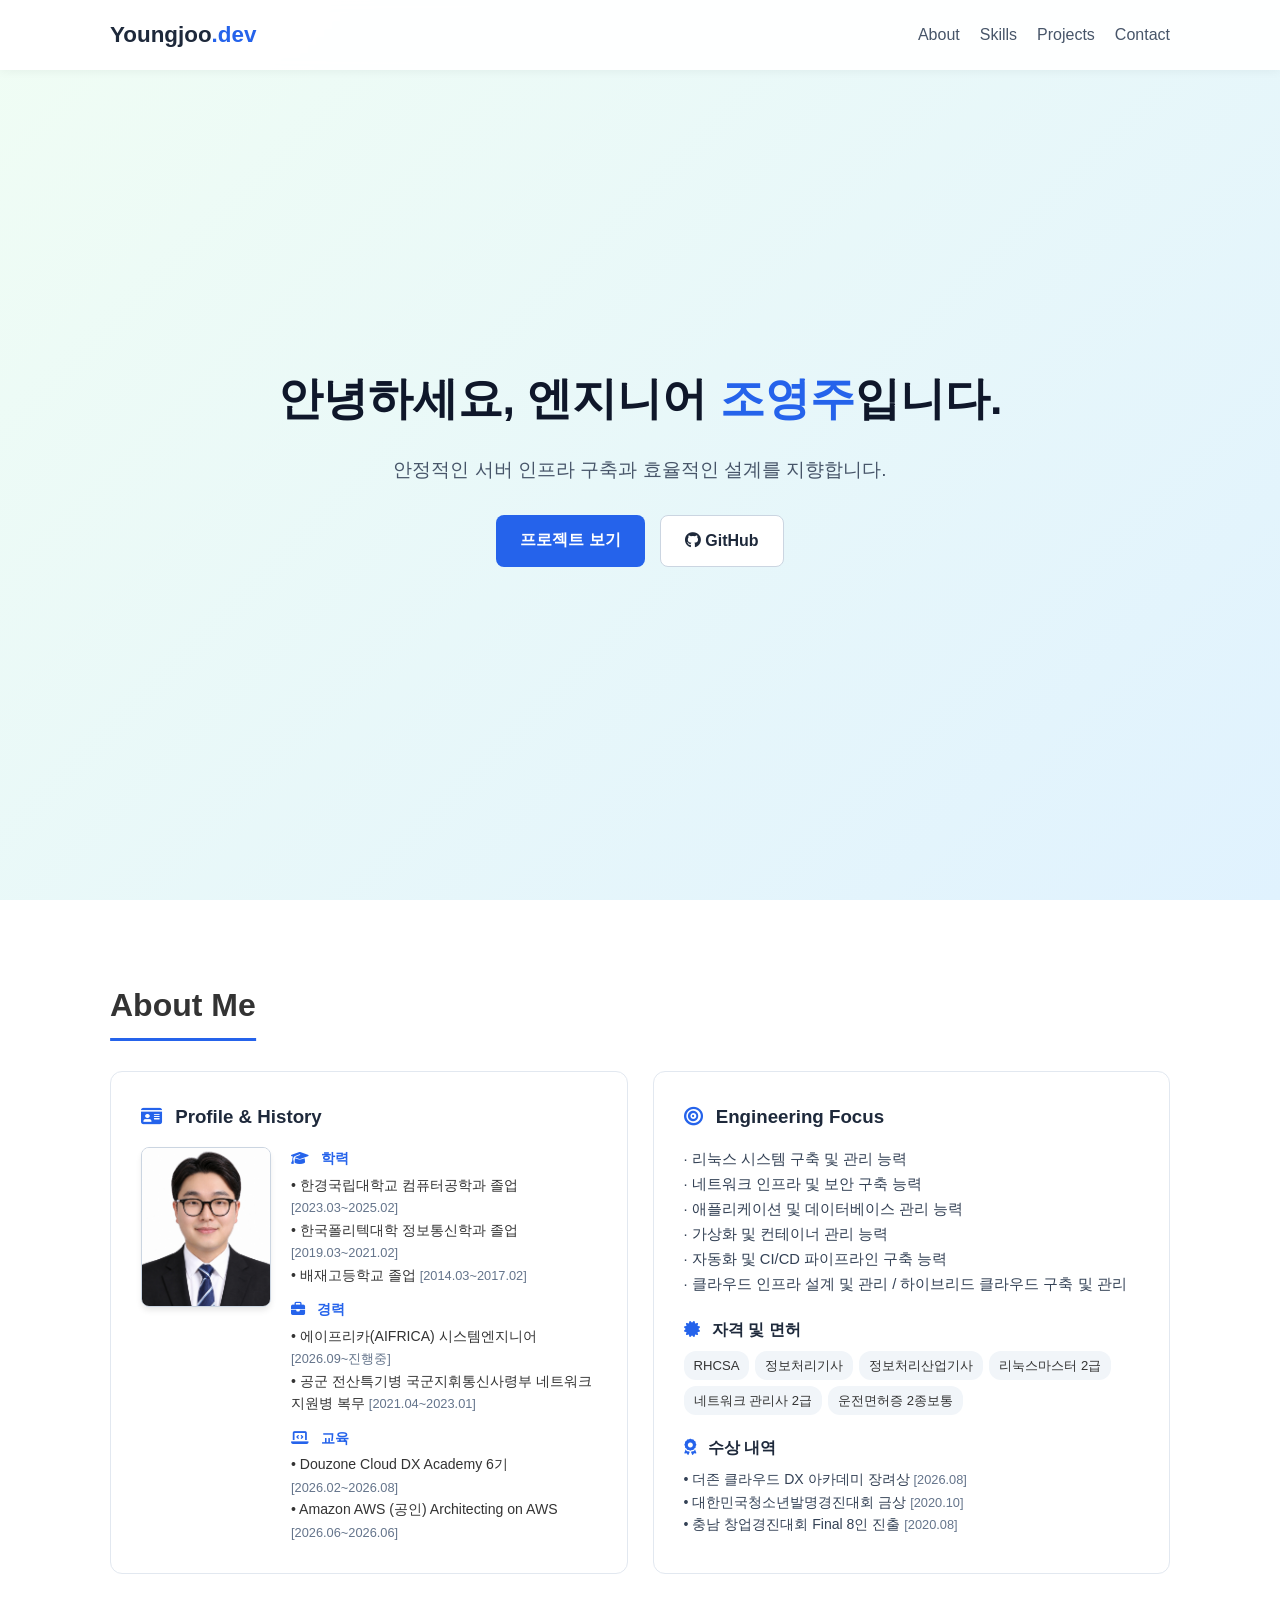
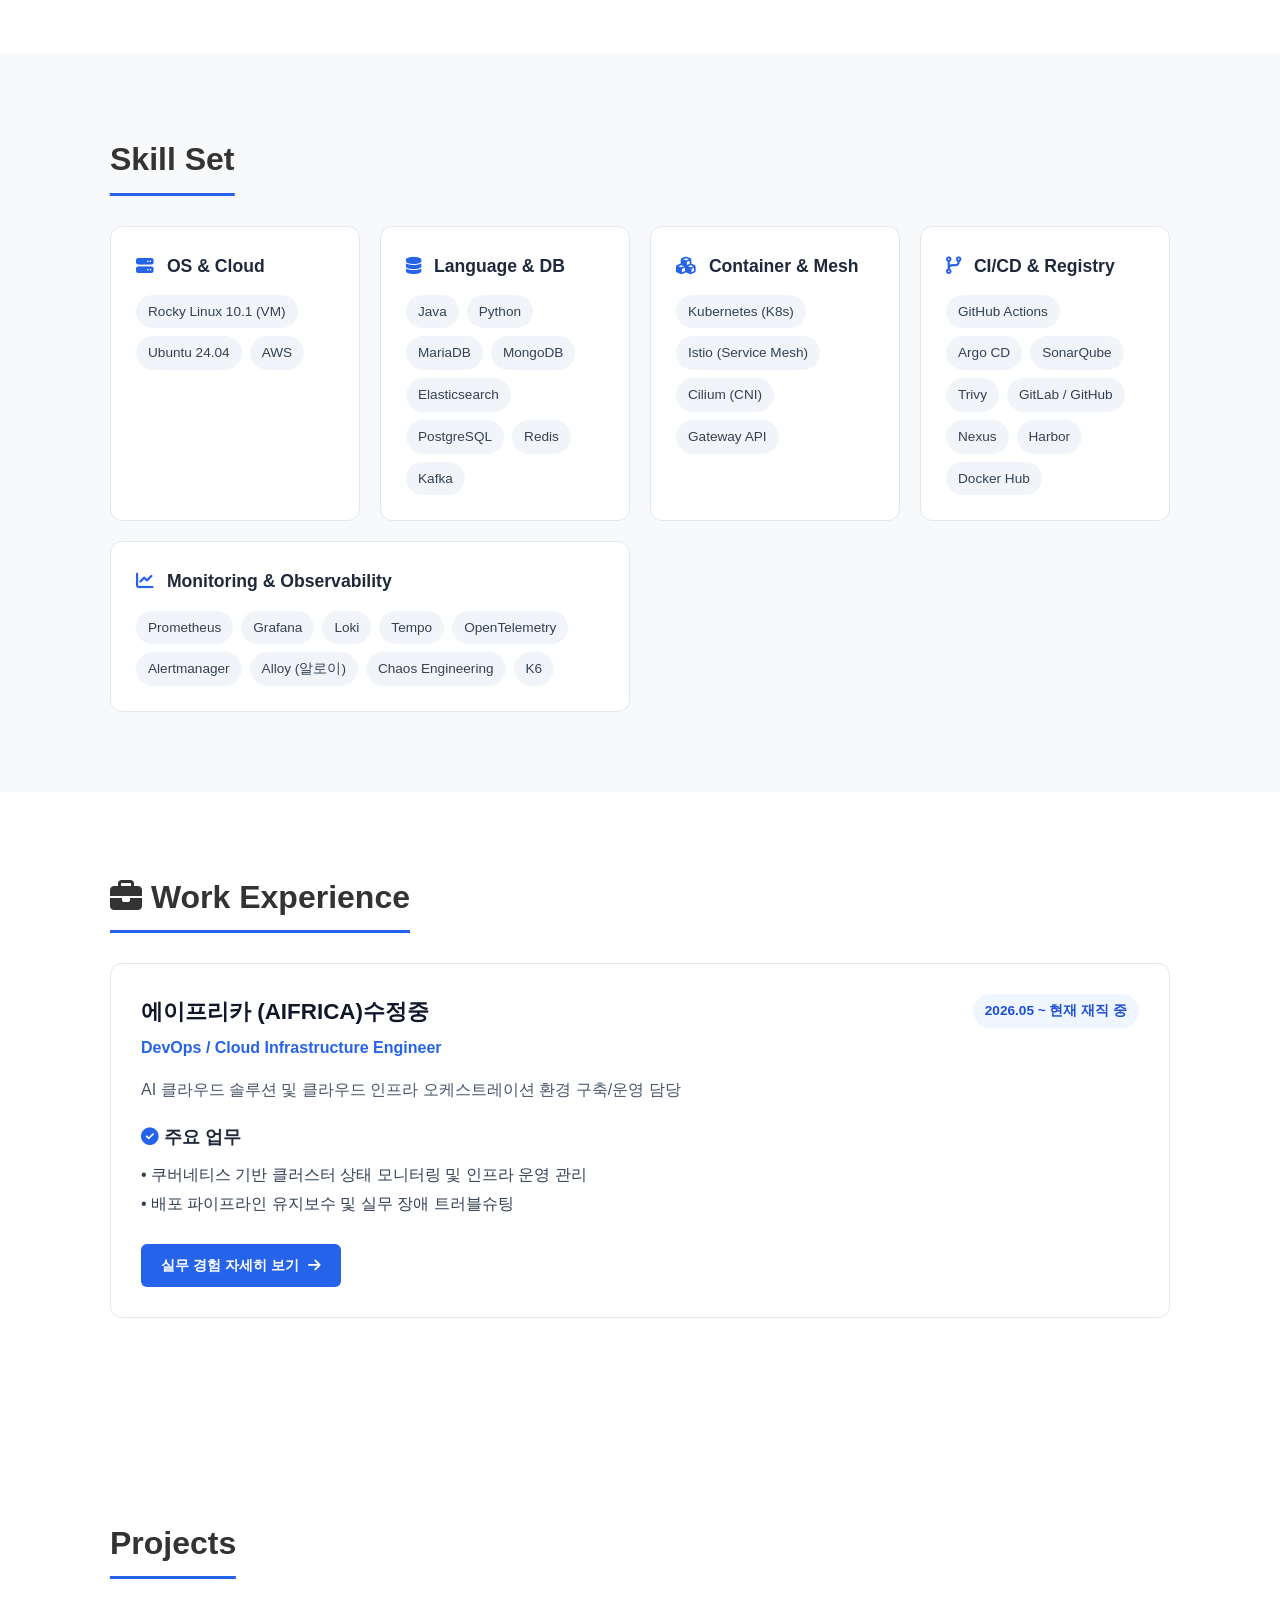
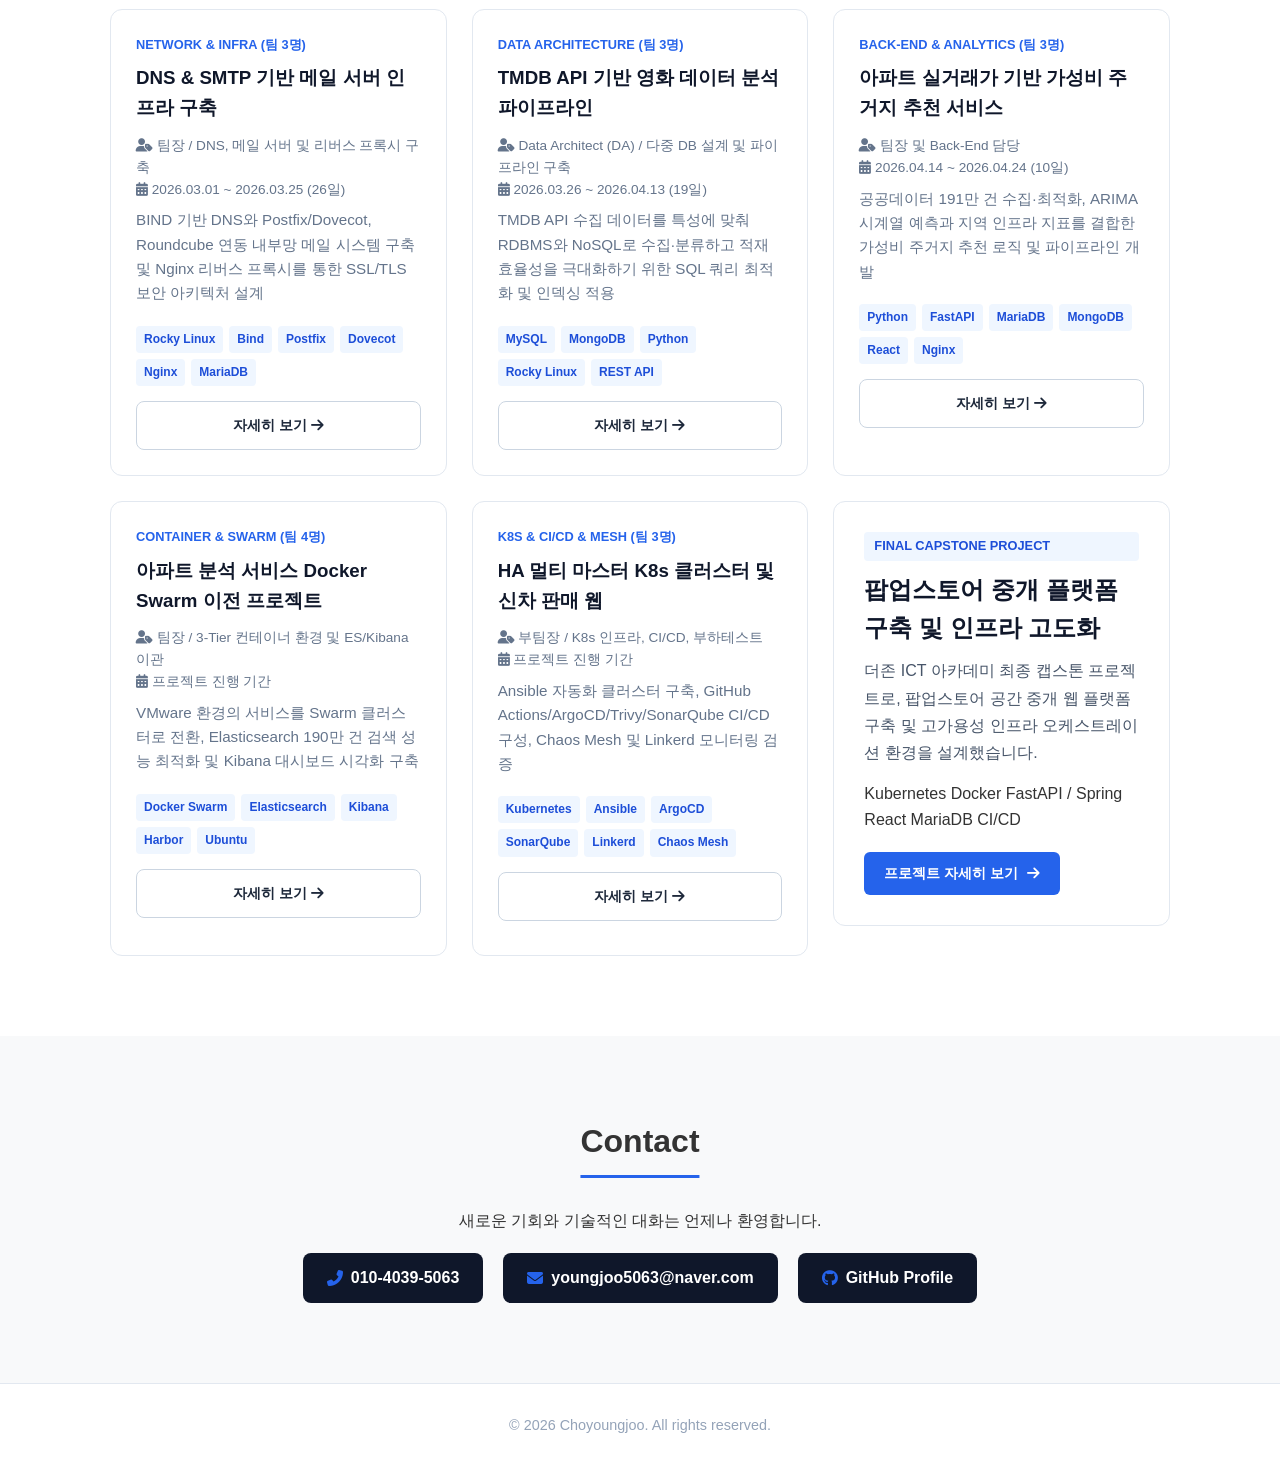
==== index.html @ 57d81808 "프로젝트 수정3" ====
<!DOCTYPE html>
<html lang="ko">
<head>
  <meta charset="UTF-8" />
  <meta name="viewport" content="width=device-width, initial-scale=1.0" />
  <title>조영주 Infrastructure Portfolio</title>
  <link rel="stylesheet" href="style.css" />
  <!-- FontAwesome 아이콘 CDN -->
  <link rel="stylesheet" href="https://cdnjs.cloudflare.com/ajax/libs/font-awesome/6.4.0/css/all.min.css" />
</head>
<body>

  <!-- 헤더 & 네비게이션 -->
  <header class="header">
    <div class="container nav-container">
      <a href="#" class="logo">Youngjoo<span>.dev</span></a>
      <nav class="nav">
        <ul>
          <li><a href="#about">About</a></li>
          <li><a href="#skills">Skills</a></li>
          <li><a href="#projects">Projects</a></li>
          <li><a href="#contact">Contact</a></li>
        </ul>
      </nav>
    </div>
  </header>

  <!-- 히어로 섹션 -->
  <section class="hero">
    <div class="container hero-content">
      <h1 class="hero-title">안녕하세요, 엔지니어 <span>조영주</span>입니다.</h1>
      <p class="hero-subtitle">
        안정적인 서버 인프라 구축과 효율적인 설계를 지향합니다.
      </p>
      <div class="hero-buttons">
        <a href="#projects" class="btn primary-btn">프로젝트 보기</a>
        <a href="https://github.com/Choyoungjoo123" target="_blank" class="btn secondary-btn">
          <i class="fab fa-github"></i> GitHub
        </a>
      </div>
    </div>
  </section>

  <!-- About Me (이력 및 소개) -->
  <section id="about" class="section">
    <div class="container">
      <h2 class="section-title">About Me</h2>
      <div class="about-grid">
        
        <!-- 프로필 및 이력 -->
        <div class="about-card">
          <h3><i class="fas fa-id-card"></i> Profile & History</h3>
          <div class="profile-content-wrapper" style="display: flex; gap: 20px; align-items: flex-start;">
            <!-- 프로필 증명사진 -->
            <img src="images/2026_기업용_조영주.jpg" alt="조영주 프로필 사진" class="profile-img" style="width: 130px; height: 160px; object-fit: cover; border-radius: 8px; border: 1px solid #cbd5e1; flex-shrink: 0;">
            
            <div class="history-details" style="display: flex; flex-direction: column; gap: 12px; font-size: 0.88rem; width: 100%;">
              
              <!-- 학력 -->
              <div>
                <strong style="color: #2563eb; display: block; margin-bottom: 4px;"><i class="fas fa-graduation-cap"></i> 학력</strong>
                <ul style="list-style: none; padding-left: 0; margin: 0; line-height: 1.6;">
                  <li>• 한경국립대학교 컴퓨터공학과 졸업 <span style="color: #64748b; font-size: 0.8rem;">[2023.03~2025.02]</span></li>
                  <li>• 한국폴리텍대학 정보통신학과 졸업 <span style="color: #64748b; font-size: 0.8rem;">[2019.03~2021.02]</span></li>
                  <li>• 배재고등학교 졸업 <span style="color: #64748b; font-size: 0.8rem;">[2014.03~2017.02]</span></li>
                </ul>
              </div>

              <!-- 경력 -->
              <div>
                <strong style="color: #2563eb; display: block; margin-bottom: 4px;"><i class="fas fa-briefcase"></i> 경력</strong>
                <ul style="list-style: none; padding-left: 0; margin: 0; line-height: 1.6;">
                  <li>• 에이프리카(AIFRICA) 시스템엔지니어 <span style="color: #64748b; font-size: 0.8rem;">[2026.09~진행중]</span></li>
                  <li>• 공군 전산특기병 국군지휘통신사령부 네트워크지원병 복무 <span style="color: #64748b; font-size: 0.8rem;">[2021.04~2023.01]</span></li>
                </ul>
              </div>

              <!-- 교육 -->
              <div>
                <strong style="color: #2563eb; display: block; margin-bottom: 4px;"><i class="fas fa-laptop-code"></i> 교육</strong>
                <ul style="list-style: none; padding-left: 0; margin: 0; line-height: 1.6;">
                  <li>• Douzone Cloud DX Academy 6기 <span style="color: #64748b; font-size: 0.8rem;">[2026.02~2026.08]</span></li>
                  <li>• Amazon AWS (공인) Architecting on AWS <span style="color: #64748b; font-size: 0.8rem;">[2026.06~2026.06]</span></li>
                </ul>
              </div>

            </div>
          </div>
        </div>

        <!-- 엔지니어링 포커스 / 자격증 / 수상내역 -->
        <div class="about-card" style="display: flex; flex-direction: column; gap: 20px;">
          
          <!-- Engineering Focus -->
          <div>
            <h3><i class="fas fa-bullseye"></i> Engineering Focus</h3>
            <p style="line-height: 1.7; color: #334155; font-size: 0.92rem;">
              · 리눅스 시스템 구축 및 관리 능력<br>
              · 네트워크 인프라 및 보안 구축 능력<br>
              · 애플리케이션 및 데이터베이스 관리 능력<br>
              · 가상화 및 컨테이너 관리 능력<br>
              · 자동화 및 CI/CD 파이프라인 구축 능력<br>
              · 클라우드 인프라 설계 및 관리 / 하이브리드 클라우드 구축 및 관리
            </p>
          </div>

          <!-- 자격 및 면허 -->
          <div>
            <h4 style="font-size: 1rem; color: #1e293b; margin-bottom: 8px;"><i class="fas fa-certificate"></i> 자격 및 면허</h4>
            <div style="display: flex; flex-wrap: wrap; gap: 6px;">
              <span class="skill-tag" style="background: #f1f5f9; padding: 4px 10px; border-radius: 12px; font-size: 0.82rem; font-weight: 500;">RHCSA</span>
              <span class="skill-tag" style="background: #f1f5f9; padding: 4px 10px; border-radius: 12px; font-size: 0.82rem; font-weight: 500;">정보처리기사</span>
              <span class="skill-tag" style="background: #f1f5f9; padding: 4px 10px; border-radius: 12px; font-size: 0.82rem; font-weight: 500;">정보처리산업기사</span>
              <span class="skill-tag" style="background: #f1f5f9; padding: 4px 10px; border-radius: 12px; font-size: 0.82rem; font-weight: 500;">리눅스마스터 2급</span>
              <span class="skill-tag" style="background: #f1f5f9; padding: 4px 10px; border-radius: 12px; font-size: 0.82rem; font-weight: 500;">네트워크 관리사 2급</span>
              <span class="skill-tag" style="background: #f1f5f9; padding: 4px 10px; border-radius: 12px; font-size: 0.82rem; font-weight: 500;">운전면허증 2종보통</span>
            </div>
          </div>

          <!-- 수상 내역 -->
          <div>
            <h4 style="font-size: 1rem; color: #1e293b; margin-bottom: 8px;"><i class="fas fa-award"></i> 수상 내역</h4>
            <ul style="list-style: none; padding-left: 0; margin: 0; font-size: 0.88rem; line-height: 1.6; color: #334155;">
              <li>• 더존 클라우드 DX 아카데미 장려상 <span style="color: #64748b; font-size: 0.8rem;">[2026.08]</span></li>
              <li>• 대한민국청소년발명경진대회 금상 <span style="color: #64748b; font-size: 0.8rem;">[2020.10]</span></li>
              <li>• 충남 창업경진대회 Final 8인 진출 <span style="color: #64748b; font-size: 0.8rem;">[2020.08]</span></li>
            </ul>
          </div>

        </div>

      </div>
    </div>
  </section>

  <!-- Skills (스킬셋 - 요청하신 태그 스타일 적용) -->
  <section id="skills" class="section bg-light">
    <div class="container">
      <h2 class="section-title">Skill Set</h2>
      <div class="skills-grid">
        
        <!-- OS & Infrastructure -->
        <div class="skill-category">
          <h3><i class="fas fa-server"></i> OS & Cloud</h3>
          <ul class="skill-tags">
            <li>Rocky Linux 10.1 (VM)</li>
            <li>Ubuntu 24.04</li>
            <li>AWS</li>
          </ul>
        </div>

        <!-- Programming & Database -->
        <div class="skill-category">
          <h3><i class="fas fa-database"></i> Language & DB</h3>
          <ul class="skill-tags">
            <li>Java</li>
            <li>Python</li>
            <li>MariaDB</li>
            <li>MongoDB</li>
            <li>Elasticsearch</li>
            <li>PostgreSQL</li>
            <li>Redis</li>
            <li>Kafka</li>
          </ul>
        </div>

        <!-- Orchestration & Container -->
        <div class="skill-category">
          <h3><i class="fas fa-cubes"></i> Container & Mesh</h3>
          <ul class="skill-tags">
            <li>Kubernetes (K8s)</li>
            <li>Istio (Service Mesh)</li>
            <li>Cilium (CNI)</li>
            <li>Gateway API</li>
          </ul>
        </div>

        <!-- CI/CD & Repository -->
        <div class="skill-category">
          <h3><i class="fas fa-code-branch"></i> CI/CD & Registry</h3>
          <ul class="skill-tags">
            <li>GitHub Actions</li>
            <li>Argo CD</li>
            <li>SonarQube</li>
            <li>Trivy</li>
            <li>GitLab / GitHub</li>
            <li>Nexus</li>
            <li>Harbor</li>
            <li>Docker Hub</li>
          </ul>
        </div>

        <!-- Monitoring & Test -->
        <div class="skill-category" style="grid-column: span 2;">
          <h3><i class="fas fa-chart-line"></i> Monitoring & Observability</h3>
          <ul class="skill-tags">
            <li>Prometheus</li>
            <li>Grafana</li>
            <li>Loki</li>
            <li>Tempo</li>
            <li>OpenTelemetry</li>
            <li>Alertmanager</li>
            <li>Alloy (알로이)</li>
            <li>Chaos Engineering</li>
            <li>K6</li>
          </ul>
        </div>

      </div>
    </div>
  </section>

<!-- Work Experience 섹션 -->
<section id="experience" class="section">
  <div class="container">
    <h2 class="section-title"><i class="fas fa-briefcase"></i> Work Experience</h2>
    
    <!-- index.html 내 Work Experience 영역 카드 내부 -->
<div class="experience-card" style="background: #fff; border: 1px solid #e2e8f0; border-radius: 12px; padding: 30px; margin-bottom: 40px;">
  <div style="display: flex; justify-content: space-between; align-items: flex-start; flex-wrap: wrap;">
    <div>
      <h3 style="font-size: 1.4rem; color: #0f172a; margin-bottom: 5px;">에이프리카 (AIFRICA)수정중</h3>
      <p style="color: #2563eb; font-weight: 600; margin-bottom: 15px;">DevOps / Cloud Infrastructure Engineer</p>
    </div>
    <span style="background: #eff6ff; color: #1d4ed8; padding: 6px 12px; border-radius: 20px; font-size: 0.85rem; font-weight: 600;">
      2026.05 ~ 현재 재직 중
    </span>
  </div>

  <p style="color: #475569; line-height: 1.7; margin-bottom: 20px;">
    AI 클라우드 솔루션 및 클라우드 인프라 오케스트레이션 환경 구축/운영 담당
  </p>

  <h4 style="font-size: 1.1rem; color: #1e293b; margin-bottom: 10px;"><i class="fas fa-check-circle" style="color: #2563eb;"></i> 주요 업무</h4>
  <ul style="list-style: none; padding-left: 0; line-height: 1.8; color: #334155; margin-bottom: 25px;">
    <li>• 쿠버네티스 기반 클러스터 상태 모니터링 및 인프라 운영 관리</li>
    <li>• 배포 파이프라인 유지보수 및 실무 장애 트러블슈팅</li>
  </ul>

  <!-- 자세히 보기 버튼 -->
  <a href="experience/aifrica.html" style="display: inline-block; background: #2563eb; color: #fff; padding: 10px 20px; border-radius: 6px; font-size: 0.9rem; font-weight: 600; text-decoration: none;">
    실무 경험 자세히 보기 <i class="fas fa-arrow-right" style="margin-left: 5px;"></i>
  </a>
</div>
  </div>
</section>

<!-- Projects (프로젝트 목록) -->
  <section id="projects" class="section">
    <div class="container">
      <h2 class="section-title">Projects</h2>
      <div class="projects-grid">

        <!-- 프로젝트 1 -->
        <div class="project-card">
          <div class="project-info">
            <span class="project-tag">Network & Infra (팀 3명)</span>
            <h3>DNS & SMTP 기반 메일 서버 인프라 구축</h3>
            <p style="font-size: 0.85rem; color: #64748b; margin-bottom: 8px;">
              <i class="fas fa-user-tag"></i> 팀장 / DNS, 메일 서버 및 리버스 프록시 구축<br>
              <i class="fas fa-calendar-alt"></i> 2026.03.01 ~ 2026.03.25 (26일)
            </p>
            <p>
              BIND 기반 DNS와 Postfix/Dovecot, Roundcube 연동 내부망 메일 시스템 구축 및 Nginx 리버스 프록시를 통한 SSL/TLS 보안 아키텍처 설계
            </p>
            <div class="tech-stack" style="margin-bottom: 15px;">
              <span>Rocky Linux</span>
              <span>Bind</span>
              <span>Postfix</span>
              <span>Dovecot</span>
              <span>Nginx</span>
              <span>MariaDB</span>
            </div>
            <a href="projects/project1.html" class="btn secondary-btn" style="width: 100%; text-align: center; display: block; font-size: 0.9rem;">
              자세히 보기 <i class="fas fa-arrow-right"></i>
            </a>
          </div>
        </div>

        <!-- 프로젝트 2 -->
        <div class="project-card">
          <div class="project-info">
            <span class="project-tag">Data Architecture (팀 3명)</span>
            <h3>TMDB API 기반 영화 데이터 분석 파이프라인</h3>
            <p style="font-size: 0.85rem; color: #64748b; margin-bottom: 8px;">
              <i class="fas fa-user-tag"></i> Data Architect (DA) / 다중 DB 설계 및 파이프라인 구축<br>
              <i class="fas fa-calendar-alt"></i> 2026.03.26 ~ 2026.04.13 (19일)
            </p>
            <p>
              TMDB API 수집 데이터를 특성에 맞춰 RDBMS와 NoSQL로 수집·분류하고 적재 효율성을 극대화하기 위한 SQL 쿼리 최적화 및 인덱싱 적용
            </p>
            <div class="tech-stack" style="margin-bottom: 15px;">
              <span>MySQL</span>
              <span>MongoDB</span>
              <span>Python</span>
              <span>Rocky Linux</span>
              <span>REST API</span>
            </div>
            <a href="projects/project2.html" class="btn secondary-btn" style="width: 100%; text-align: center; display: block; font-size: 0.9rem;">
              자세히 보기 <i class="fas fa-arrow-right"></i>
            </a>
          </div>
        </div>

        <!-- 프로젝트 3 -->
        <div class="project-card">
          <div class="project-info">
            <span class="project-tag">Back-End & Analytics (팀 3명)</span>
            <h3>아파트 실거래가 기반 가성비 주거지 추천 서비스</h3>
            <p style="font-size: 0.85rem; color: #64748b; margin-bottom: 8px;">
              <i class="fas fa-user-tag"></i> 팀장 및 Back-End 담당<br>
              <i class="fas fa-calendar-alt"></i> 2026.04.14 ~ 2026.04.24 (10일)
            </p>
            <p>
              공공데이터 191만 건 수집·최적화, ARIMA 시계열 예측과 지역 인프라 지표를 결합한 가성비 주거지 추천 로직 및 파이프라인 개발
            </p>
            <div class="tech-stack" style="margin-bottom: 15px;">
              <span>Python</span>
              <span>FastAPI</span>
              <span>MariaDB</span>
              <span>MongoDB</span>
              <span>React</span>
              <span>Nginx</span>
            </div>
            <a href="projects/project3.html" class="btn secondary-btn" style="width: 100%; text-align: center; display: block; font-size: 0.9rem;">
              자세히 보기 <i class="fas fa-arrow-right"></i>
            </a>
          </div>
        </div>

        <!-- 프로젝트 4 -->
        <div class="project-card">
          <div class="project-info">
            <span class="project-tag">Container & Swarm (팀 4명)</span>
            <h3>아파트 분석 서비스 Docker Swarm 이전 프로젝트</h3>
            <p style="font-size: 0.85rem; color: #64748b; margin-bottom: 8px;">
              <i class="fas fa-user-tag"></i> 팀장 / 3-Tier 컨테이너 환경 및 ES/Kibana 이관<br>
              <i class="fas fa-calendar-alt"></i> 프로젝트 진행 기간
            </p>
            <p>
              VMware 환경의 서비스를 Swarm 클러스터로 전환, Elasticsearch 190만 건 검색 성능 최적화 및 Kibana 대시보드 시각화 구축
            </p>
            <div class="tech-stack" style="margin-bottom: 15px;">
              <span>Docker Swarm</span>
              <span>Elasticsearch</span>
              <span>Kibana</span>
              <span>Harbor</span>
              <span>Ubuntu</span>
            </div>
            <a href="projects/project4.html" class="btn secondary-btn" style="width: 100%; text-align: center; display: block; font-size: 0.9rem;">
              자세히 보기 <i class="fas fa-arrow-right"></i>
            </a>
          </div>
        </div>

        <!-- 프로젝트 5 -->
        <div class="project-card">
          <div class="project-info">
            <span class="project-tag">K8s & CI/CD & Mesh (팀 3명)</span>
            <h3>HA 멀티 마스터 K8s 클러스터 및 신차 판매 웹</h3>
            <p style="font-size: 0.85rem; color: #64748b; margin-bottom: 8px;">
              <i class="fas fa-user-tag"></i> 부팀장 / K8s 인프라, CI/CD, 부하테스트<br>
              <i class="fas fa-calendar-alt"></i> 프로젝트 진행 기간
            </p>
            <p>
              Ansible 자동화 클러스터 구축, GitHub Actions/ArgoCD/Trivy/SonarQube CI/CD 구성, Chaos Mesh 및 Linkerd 모니터링 검증
            </p>
            <div class="tech-stack" style="margin-bottom: 15px;">
              <span>Kubernetes</span>
              <span>Ansible</span>
              <span>ArgoCD</span>
              <span>SonarQube</span>
              <span>Linkerd</span>
              <span>Chaos Mesh</span>
            </div>
            <a href="projects/project5.html" class="btn secondary-btn" style="width: 100%; text-align: center; display: block; font-size: 0.9rem;">
              자세히 보기 <i class="fas fa-arrow-right"></i>
            </a>
          </div>
        </div>
<!-- Final Project 카드 -->
<div class="project-card" style="background: #fff; border: 1px solid #e2e8f0; border-radius: 12px; padding: 30px; margin-bottom: 30px;">
  <span class="project-tag" style="background: #eff6ff; color: #1d4ed8; padding: 4px 10px; border-radius: 4px; font-size: 0.8rem; font-weight: 600;">Final Capstone Project</span>
  <h3 style="font-size: 1.5rem; color: #0f172a; margin-top: 10px; margin-bottom: 10px;">팝업스토어 중개 플랫폼 구축 및 인프라 고도화</h3>
  
  <p style="color: #475569; line-height: 1.7; margin-bottom: 15px;">
    더존 ICT 아카데미 최종 캡스톤 프로젝트로, 팝업스토어 공간 중개 웹 플랫폼 구축 및 고가용성 인프라 오케스트레이션 환경을 설계했습니다.
  </p>

  <div style="margin-bottom: 20px;">
    <span class="tech-badge">Kubernetes</span>
    <span class="tech-badge">Docker</span>
    <span class="tech-badge">FastAPI / Spring</span>
    <span class="tech-badge">React</span>
    <span class="tech-badge">MariaDB</span>
    <span class="tech-badge">CI/CD</span>
  </div>

  <a href="projects/final_project.html" style="display: inline-block; background: #2563eb; color: #fff; padding: 10px 20px; border-radius: 6px; font-size: 0.9rem; font-weight: 600; text-decoration: none;">
    프로젝트 자세히 보기 <i class="fas fa-arrow-right" style="margin-left: 5px;"></i>
  </a>
</div>
      </div>
    </div>
  </section>

  <!-- Contact (연락처) -->
  <section id="contact" class="section bg-light">
    <div class="container text-center">
      <h2 class="section-title">Contact</h2>
      <p>새로운 기회와 기술적인 대화는 언제나 환영합니다.</p>
      <div class="contact-links" style="display: flex; justify-content: center; gap: 20px; flex-wrap: wrap; margin-top: 20px;">
        <a href="tel:01040395063" class="contact-item" style="display: flex; align-items: center; gap: 8px; text-decoration: none; color: #ffffff; font-weight: 600;">
          <i class="fas fa-phone-alt" style="color: #2563eb;"></i> 010-4039-5063
        </a>
        <a href="mailto:youngjoo5063@naver.com" class="contact-item" style="display: flex; align-items: center; gap: 8px; text-decoration: none; color: #ffffff; font-weight: 600;">
          <i class="fas fa-envelope" style="color: #2563eb;"></i> youngjoo5063@naver.com
        </a>
        <a href="https://github.com/Choyoungjoo123" target="_blank" class="contact-item" style="display: flex; align-items: center; gap: 8px; text-decoration: none; color: #ffffff; font-weight: 600;">
          <i class="fab fa-github" style="color: #2563eb;"></i> GitHub Profile
        </a>
      </div>
    </div>
  </section>

  <!-- 푸터 -->
  <footer class="footer">
    <div class="container text-center">
      <p>&copy; 2026 Choyoungjoo. All rights reserved.</p>
    </div>
  </footer>

  <script src="main.js"></script>
</body>
</html>
---- style.css ----
/* 기본 스타일 초기화 */
* {
  margin: 0;
  padding: 0;
  box-sizing: border-box;
}

html {
  scroll-behavior: smooth;
  scroll-padding-top: 70px;
}

body {
  font-family: 'Pretendard', -apple-system, BlinkMacSystemFont, "Segoe UI", Roboto, sans-serif;
  line-height: 1.6;
  color: #333;
  background-color: #fff;
}

a {
  text-decoration: none;
  color: inherit;
}

ul {
  list-style: none;
}

.container {
  max-width: 1100px;
  margin: 0 auto;
  padding: 0 20px;
}

.section {
  padding: 80px 0;
}

.bg-light {
  background-color: #f8f9fa;
}

.text-center {
  text-align: center;
}

.section-title {
  font-size: 2rem;
  margin-bottom: 40px;
  position: relative;
  display: inline-block;
  text-align: center;
}

.section-title::after {
  content: '';
  position: absolute;
  bottom: -10px;
  left: 50%;
  transform: translateX(-50%);
  width: 100%;
  height: 3px;
  background-color: #2563eb;
}

/* 네비게이션 */
.header {
  position: fixed;
  top: 0;
  left: 0;
  width: 100%;
  background: rgba(255, 255, 255, 0.95);
  backdrop-filter: blur(5px);
  box-shadow: 0 1px 10px rgba(0,0,0,0.05);
  z-index: 1000;
}

.nav-container {
  display: flex;
  justify-content: space-between;
  align-items: center;
  height: 70px;
}

.logo {
  font-size: 1.4rem;
  font-weight: 700;
  color: #1e293b;
}

.logo span {
  color: #2563eb;
}

.nav ul {
  display: flex;
  gap: 20px;
}

.nav a {
  font-weight: 500;
  color: #475569;
  transition: color 0.2s;
}

.nav a:hover {
  color: #2563eb;
}

/* 히어로 섹션 */
.hero {
  min-height: 100vh;
  display: flex;
  align-items: center;
  justify-content: center;
  background: linear-gradient(135deg, #f0fdf4 0%, #e0f2fe 100%);
  text-align: center;
  padding-top: 70px;
  padding-bottom: 40px;
}

.hero-title {
  font-size: 2.8rem;
  margin-bottom: 20px;
  color: #0f172a;
}

.hero-title span {
  color: #2563eb;
}

.hero-subtitle {
  font-size: 1.2rem;
  color: #475569;
  margin-bottom: 30px;
}

.hero-buttons {
  display: flex;
  gap: 15px;
  justify-content: center;
}

.btn {
  display: inline-block;
  padding: 12px 24px;
  border-radius: 8px;
  font-weight: 600;
  transition: all 0.2s;
  cursor: pointer;
  border: none;
  text-align: center;
}

.primary-btn {
  background-color: #2563eb;
  color: #fff;
}

.primary-btn:hover {
  background-color: #1d4ed8;
}

.secondary-btn {
  background-color: #ffffff;
  color: #1e293b;
  border: 1px solid #cbd5e1;
}

.secondary-btn:hover {
  background-color: #f1f5f9;
}

/* About 섹션 */
.about-grid {
  display: grid;
  grid-template-columns: repeat(auto-fit, minmax(300px, 1fr));
  gap: 25px;
}

.about-card {
  padding: 30px;
  border: 1px solid #e2e8f0;
  border-radius: 12px;
  background-color: #fff;
}

.about-card h3 {
  margin-bottom: 15px;
  color: #1e293b;
}

.about-card i {
  color: #2563eb;
  margin-right: 8px;
}

/* 스킬셋 섹션 */
.skills-grid {
  display: grid;
  grid-template-columns: repeat(auto-fit, minmax(240px, 1fr));
  gap: 20px;
}

.skill-category {
  background-color: #fff;
  padding: 25px;
  border-radius: 12px;
  border: 1px solid #e2e8f0;
}

.skill-category h3 {
  font-size: 1.1rem;
  margin-bottom: 15px;
  color: #1e293b;
}

.skill-category i {
  color: #2563eb;
  margin-right: 8px;
}

.skill-tags {
  display: flex;
  flex-wrap: wrap;
  gap: 8px;
}

.skill-tags li {
  background-color: #f1f5f9;
  color: #334155;
  padding: 6px 12px;
  border-radius: 20px;
  font-size: 0.85rem;
  font-weight: 500;
}

/* 프로젝트 섹션 */
.projects-grid {
  display: grid;
  grid-template-columns: repeat(auto-fit, minmax(320px, 1fr));
  gap: 25px;
}

.project-card {
  background: #fff;
  border: 1px solid #e2e8f0;
  border-radius: 12px;
  overflow: hidden;
  transition: transform 0.2s, box-shadow 0.2s;
}

.project-card:hover {
  transform: translateY(-5px);
  box-shadow: 0 10px 20px rgba(0,0,0,0.08);
}

.project-info {
  padding: 25px;
}

.project-tag {
  font-size: 0.8rem;
  font-weight: 700;
  color: #2563eb;
  text-transform: uppercase;
  margin-bottom: 8px;
  display: block;
}

.project-info h3 {
  margin-bottom: 12px;
  color: #0f172a;
}

.project-info p {
  color: #64748b;
  font-size: 0.95rem;
  margin-bottom: 20px;
}

.tech-stack {
  display: flex;
  flex-wrap: wrap;
  gap: 6px;
}

.tech-stack span {
  background-color: #eff6ff;
  color: #1d4ed8;
  padding: 4px 8px;
  border-radius: 4px;
  font-size: 0.75rem;
  font-weight: 600;
}

/* Contact & Footer */
.contact-links {
  margin-top: 25px;
}

.contact-item {
  display: inline-flex;
  align-items: center;
  gap: 10px;
  padding: 12px 24px;
  background-color: #0f172a;
  color: #fff;
  border-radius: 8px;
  font-weight: 500;
  transition: background-color 0.2s;
}

.contact-item:hover {
  background-color: #1e293b;
}

.footer {
  padding: 30px 0;
  border-top: 1px solid #e2e8f0;
  color: #94a3b8;
  font-size: 0.9rem;
}

/* 프로필 카드 및 증명사진 스타일 */
.profile-img {
  width: 130px !important;
  height: 160px !important;
  object-fit: cover !important;
  border-radius: 8px;
  border: 1px solid #cbd5e1;
  box-shadow: 0 4px 6px -1px rgba(0, 0, 0, 0.1);
  margin-bottom: 15px;
  display: block;
}

.about-card-profile {
  display: flex;
  flex-direction: column;
  align-items: flex-start;
}

.profile-content-wrapper {
  display: flex;
  gap: 20px;
  align-items: center;
  margin-top: 15px;
}

/* 반응형 미디어 쿼리 */
@media (max-width: 768px) {
  .section {
    padding: 50px 0;
  }

  .hero-title {
    font-size: 2.1rem;
  }

  .hero-subtitle {
    font-size: 1rem;
  }

  .hero-buttons {
    flex-direction: column;
    align-items: center;
  }

  .btn {
    width: 100%;
    max-width: 280px;
  }

  .nav ul {
    gap: 12px;
  }

  .nav a {
    font-size: 0.9rem;
  }

  .projects-grid {
    grid-template-columns: 1fr;
  }
}

@media (max-width: 600px) {
  .profile-content-wrapper {
    flex-direction: column;
    align-items: flex-start;
  }
}
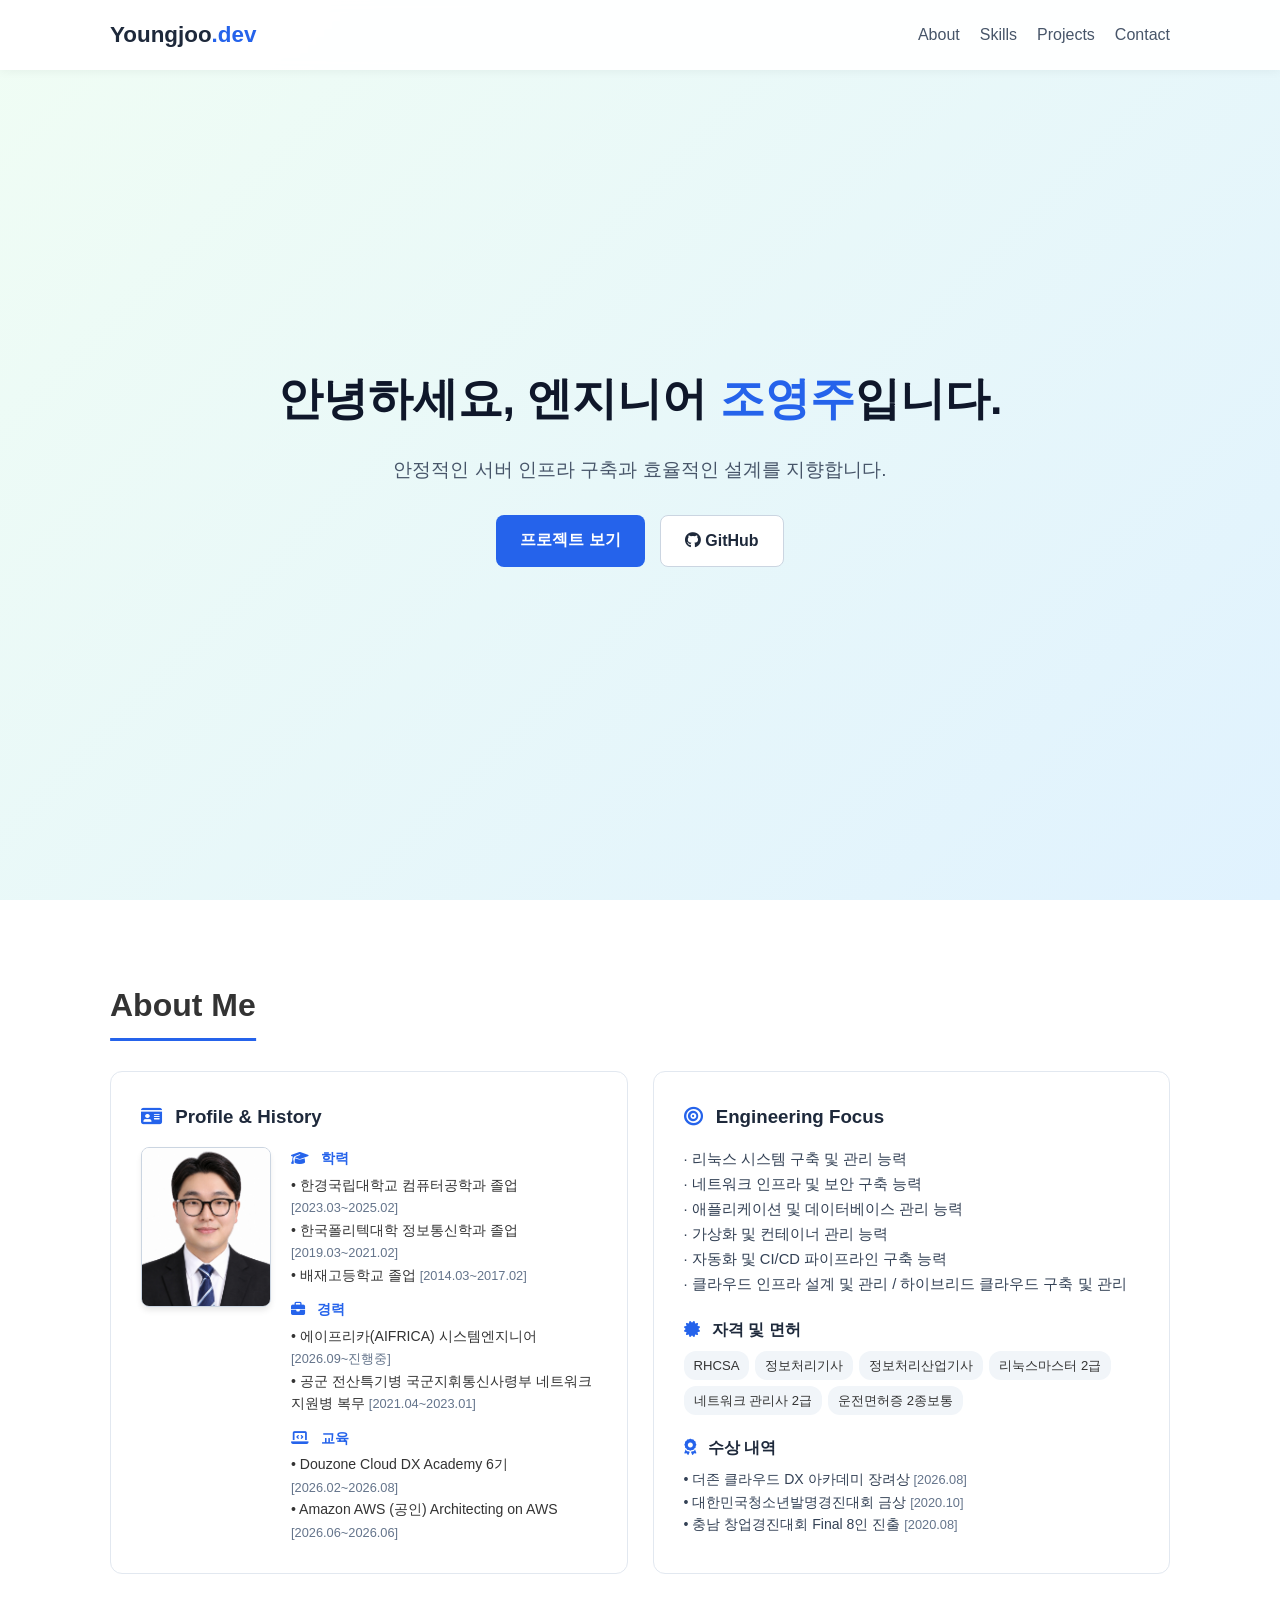
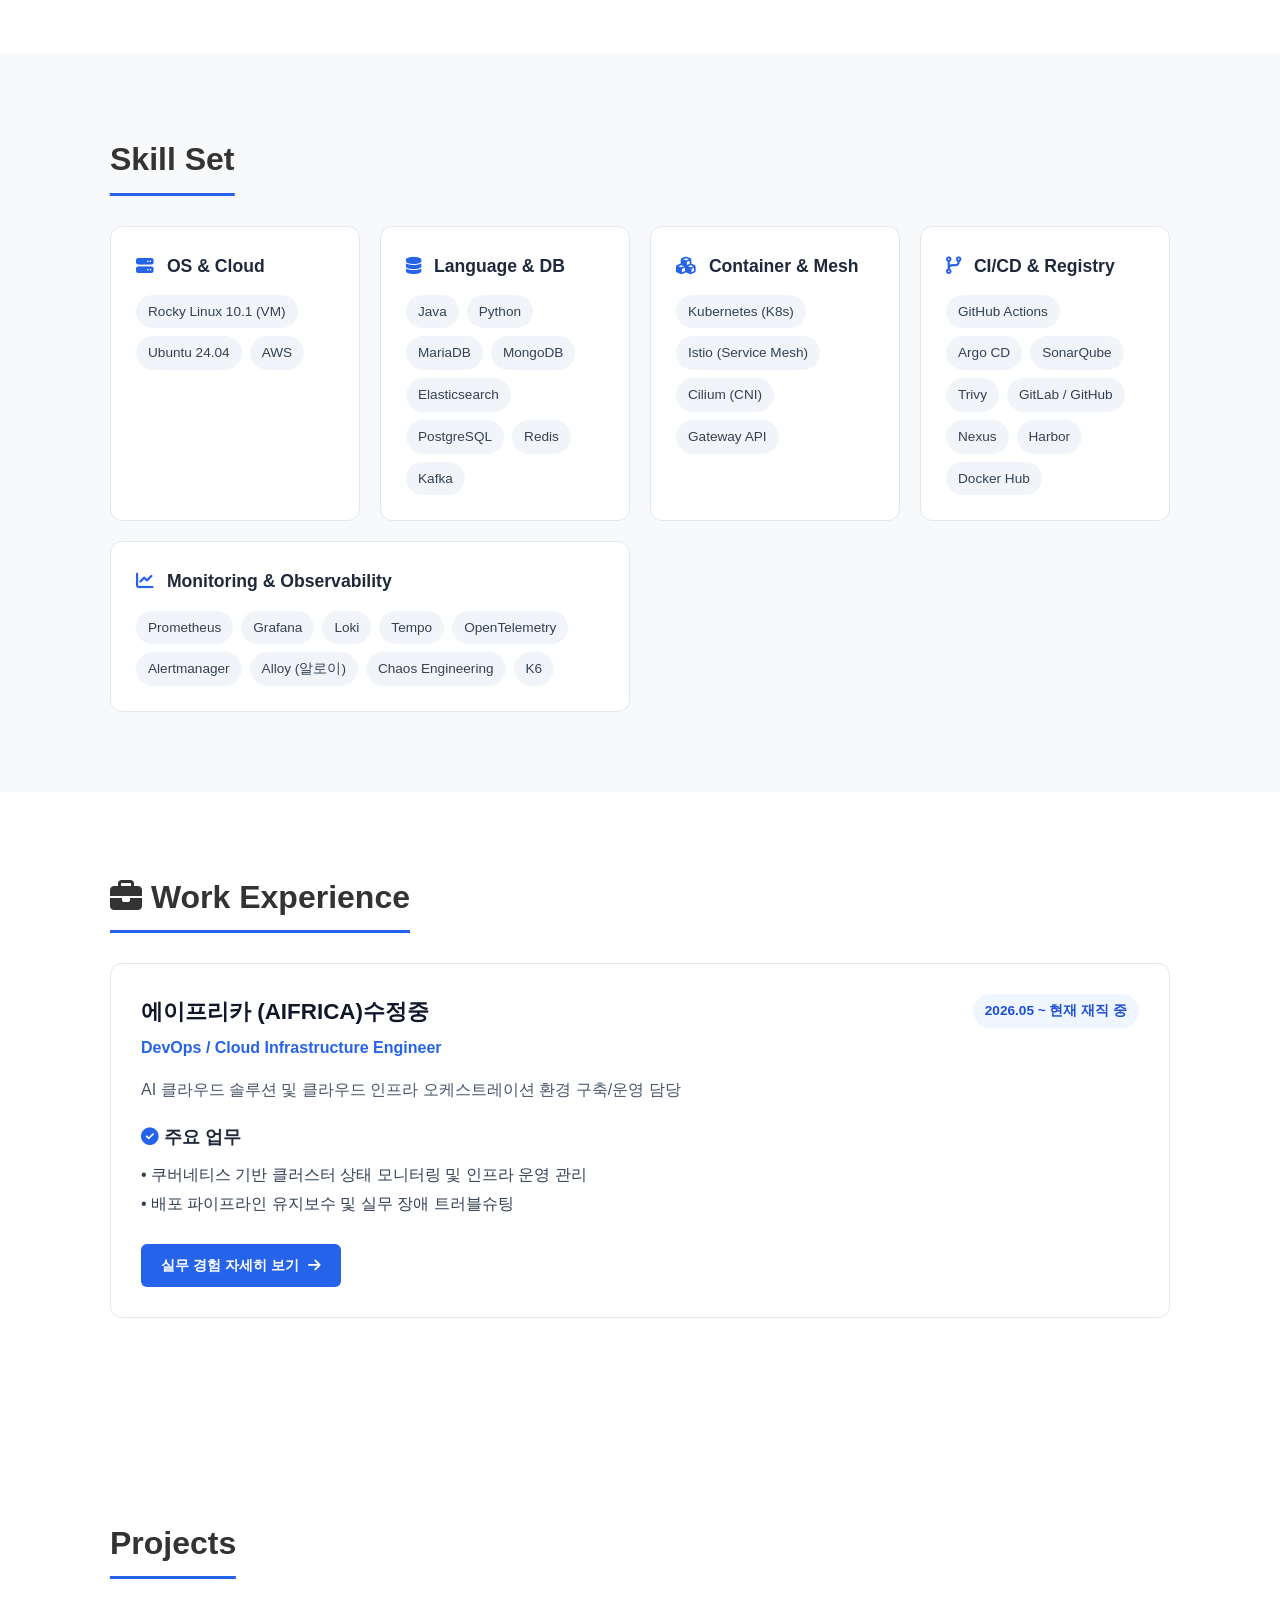
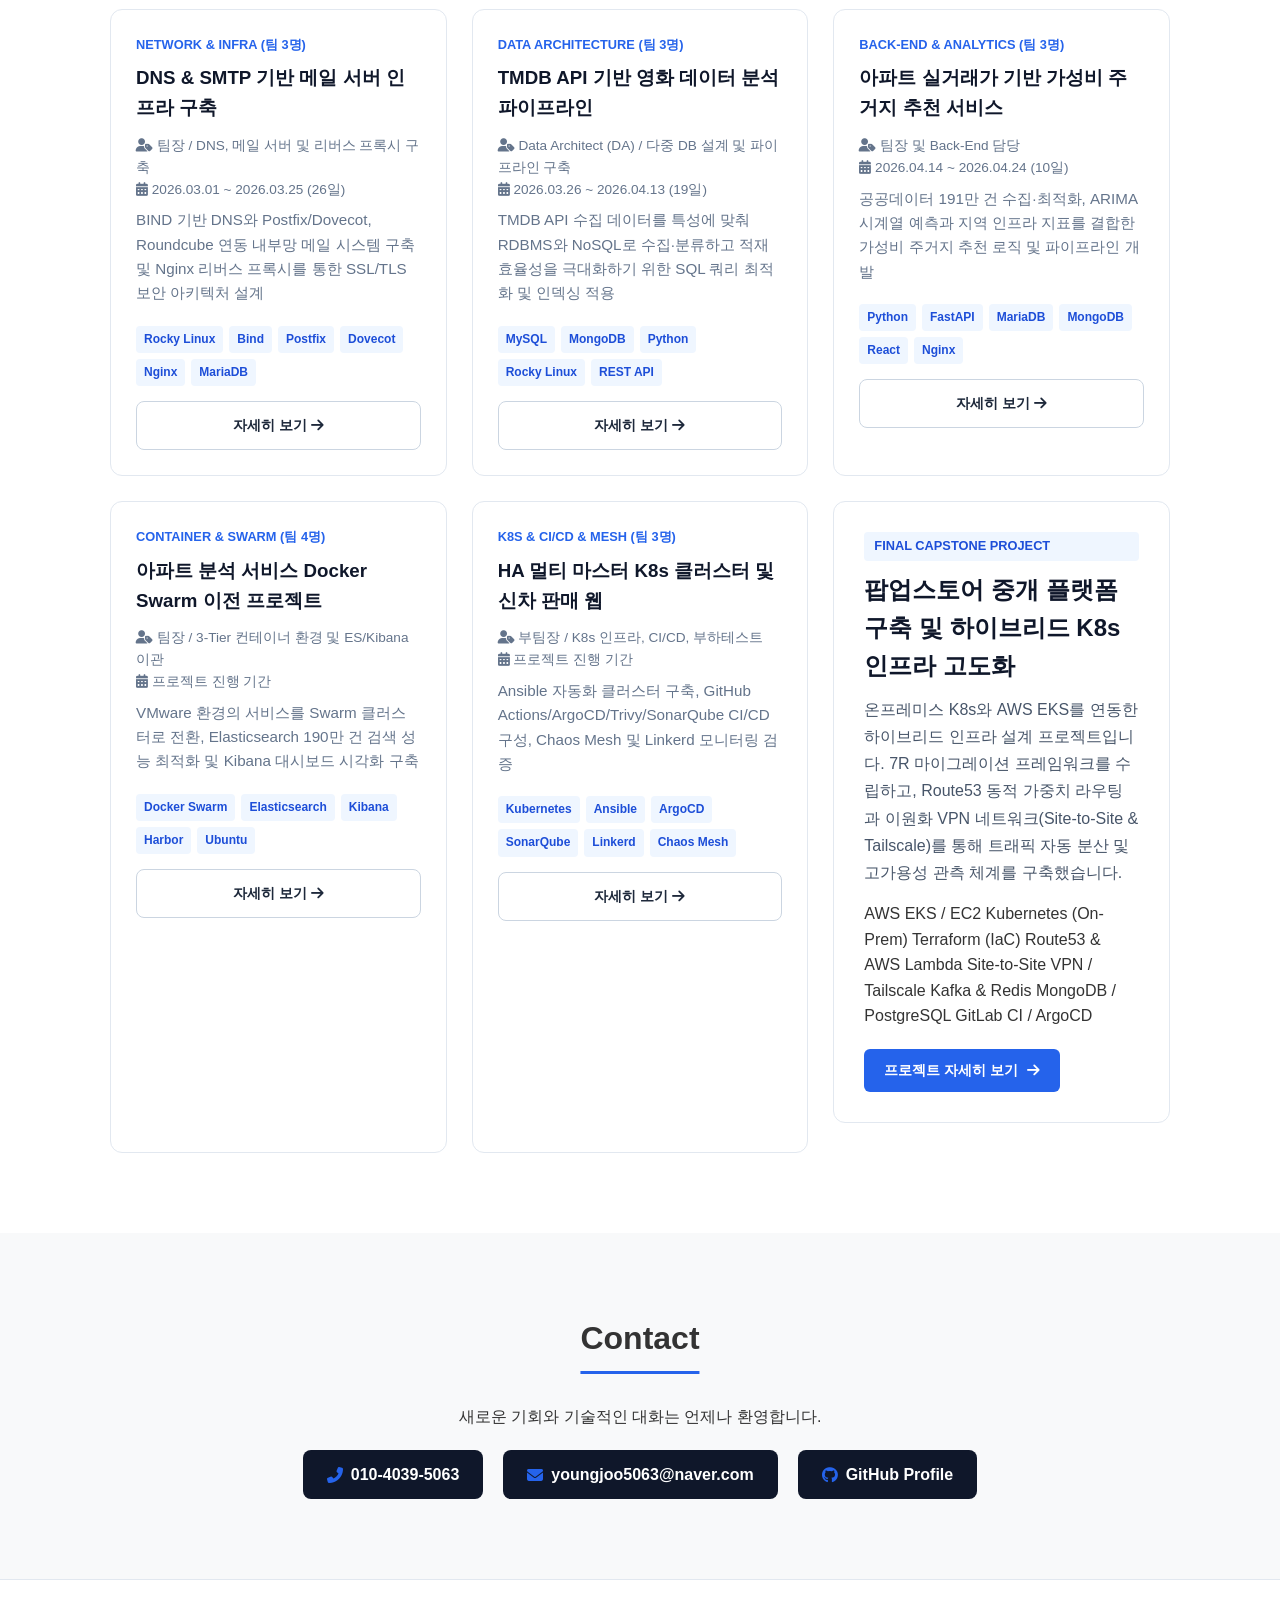
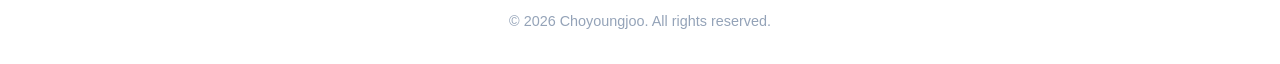
==== commit c10dbaaa: "파이널 수정2" ====
--- a/index.html
+++ b/index.html
@@ -381,19 +381,21 @@
 <!-- Final Project 카드 -->
 <div class="project-card" style="background: #fff; border: 1px solid #e2e8f0; border-radius: 12px; padding: 30px; margin-bottom: 30px;">
   <span class="project-tag" style="background: #eff6ff; color: #1d4ed8; padding: 4px 10px; border-radius: 4px; font-size: 0.8rem; font-weight: 600;">Final Capstone Project</span>
-  <h3 style="font-size: 1.5rem; color: #0f172a; margin-top: 10px; margin-bottom: 10px;">팝업스토어 중개 플랫폼 구축 및 인프라 고도화</h3>
+  <h3 style="font-size: 1.5rem; color: #0f172a; margin-top: 10px; margin-bottom: 10px;">팝업스토어 중개 플랫폼 구축 및 하이브리드 K8s 인프라 고도화</h3>
   
   <p style="color: #475569; line-height: 1.7; margin-bottom: 15px;">
-    더존 ICT 아카데미 최종 캡스톤 프로젝트로, 팝업스토어 공간 중개 웹 플랫폼 구축 및 고가용성 인프라 오케스트레이션 환경을 설계했습니다.
+    온프레미스 K8s와 AWS EKS를 연동한 하이브리드 인프라 설계 프로젝트입니다. 7R 마이그레이션 프레임워크를 수립하고, Route53 동적 가중치 라우팅과 이원화 VPN 네트워크(Site-to-Site & Tailscale)를 통해 트래픽 자동 분산 및 고가용성 관측 체계를 구축했습니다.
   </p>
 
   <div style="margin-bottom: 20px;">
-    <span class="tech-badge">Kubernetes</span>
-    <span class="tech-badge">Docker</span>
-    <span class="tech-badge">FastAPI / Spring</span>
-    <span class="tech-badge">React</span>
-    <span class="tech-badge">MariaDB</span>
-    <span class="tech-badge">CI/CD</span>
+    <span class="tech-badge">AWS EKS / EC2</span>
+    <span class="tech-badge">Kubernetes (On-Prem)</span>
+    <span class="tech-badge">Terraform (IaC)</span>
+    <span class="tech-badge">Route53 & AWS Lambda</span>
+    <span class="tech-badge">Site-to-Site VPN / Tailscale</span>
+    <span class="tech-badge">Kafka & Redis</span>
+    <span class="tech-badge">MongoDB / PostgreSQL</span>
+    <span class="tech-badge">GitLab CI / ArgoCD</span>
   </div>
 
   <a href="projects/final_project.html" style="display: inline-block; background: #2563eb; color: #fff; padding: 10px 20px; border-radius: 6px; font-size: 0.9rem; font-weight: 600; text-decoration: none;">
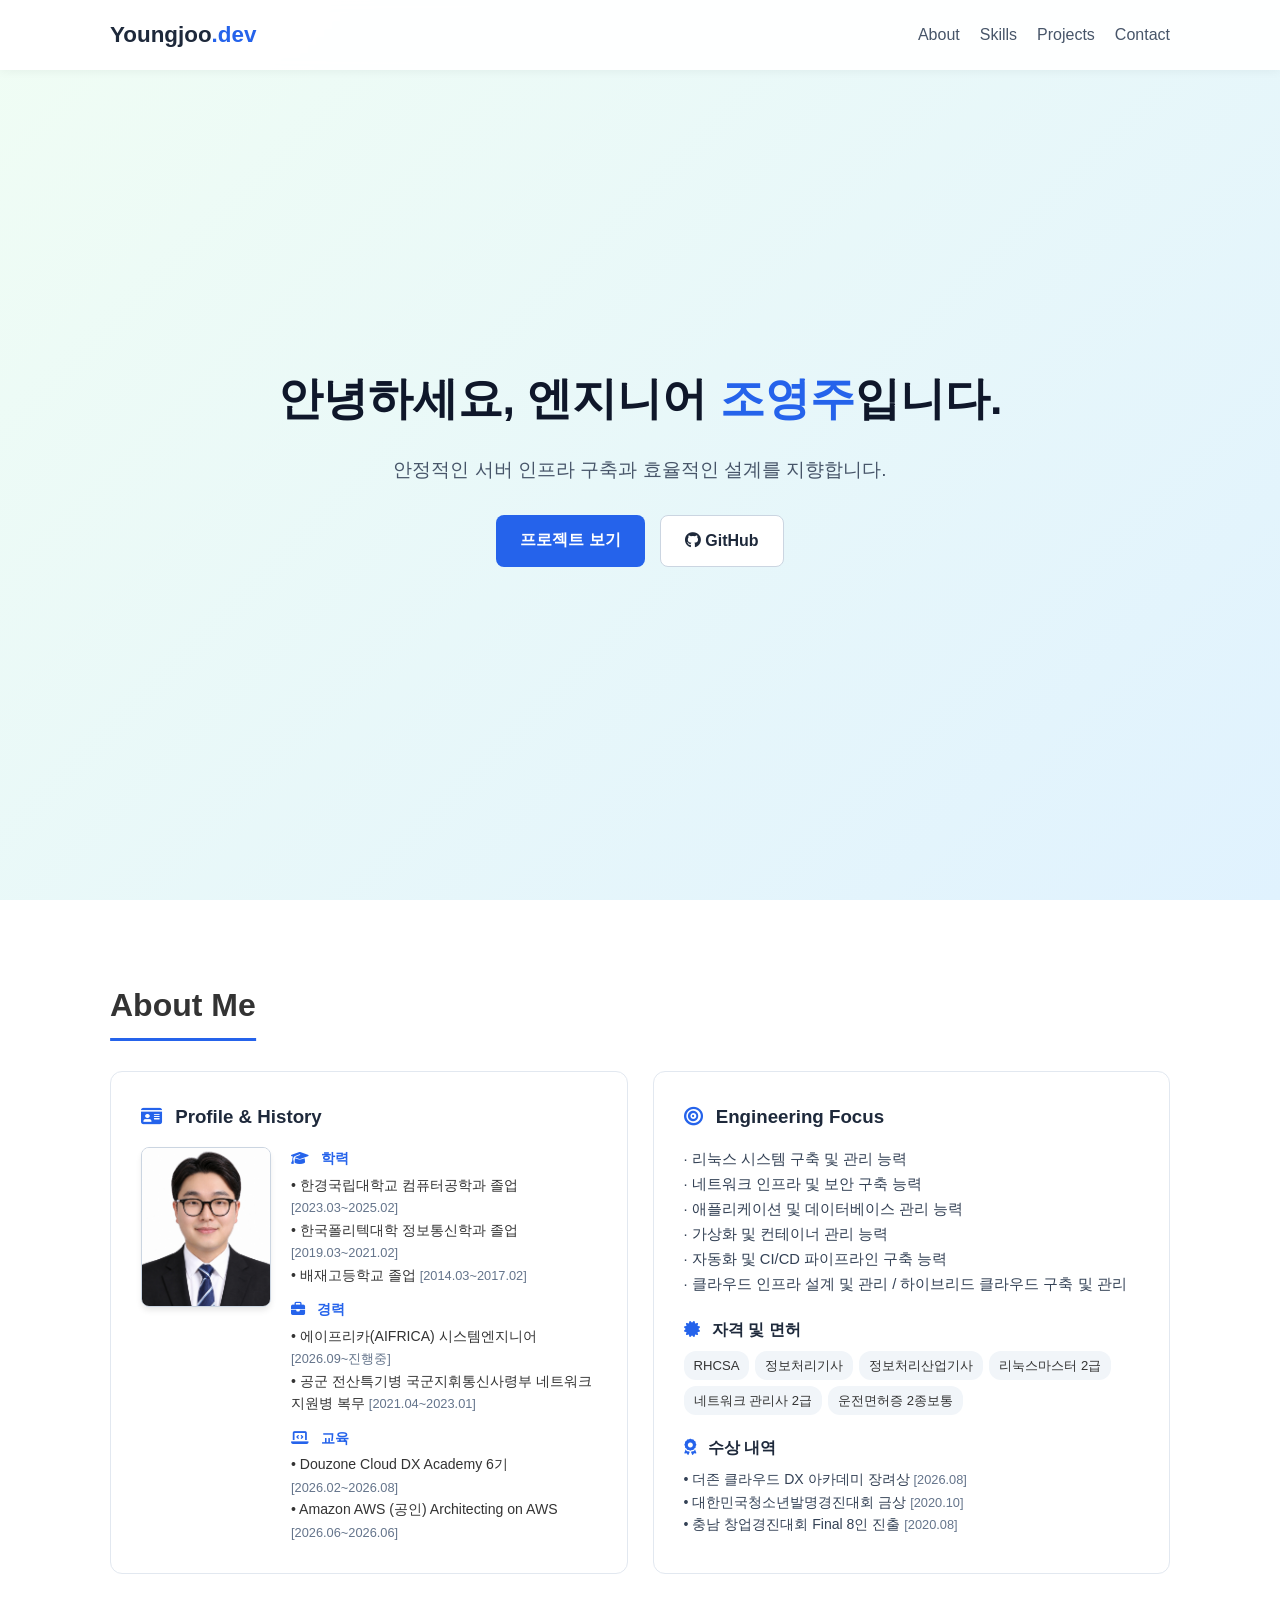
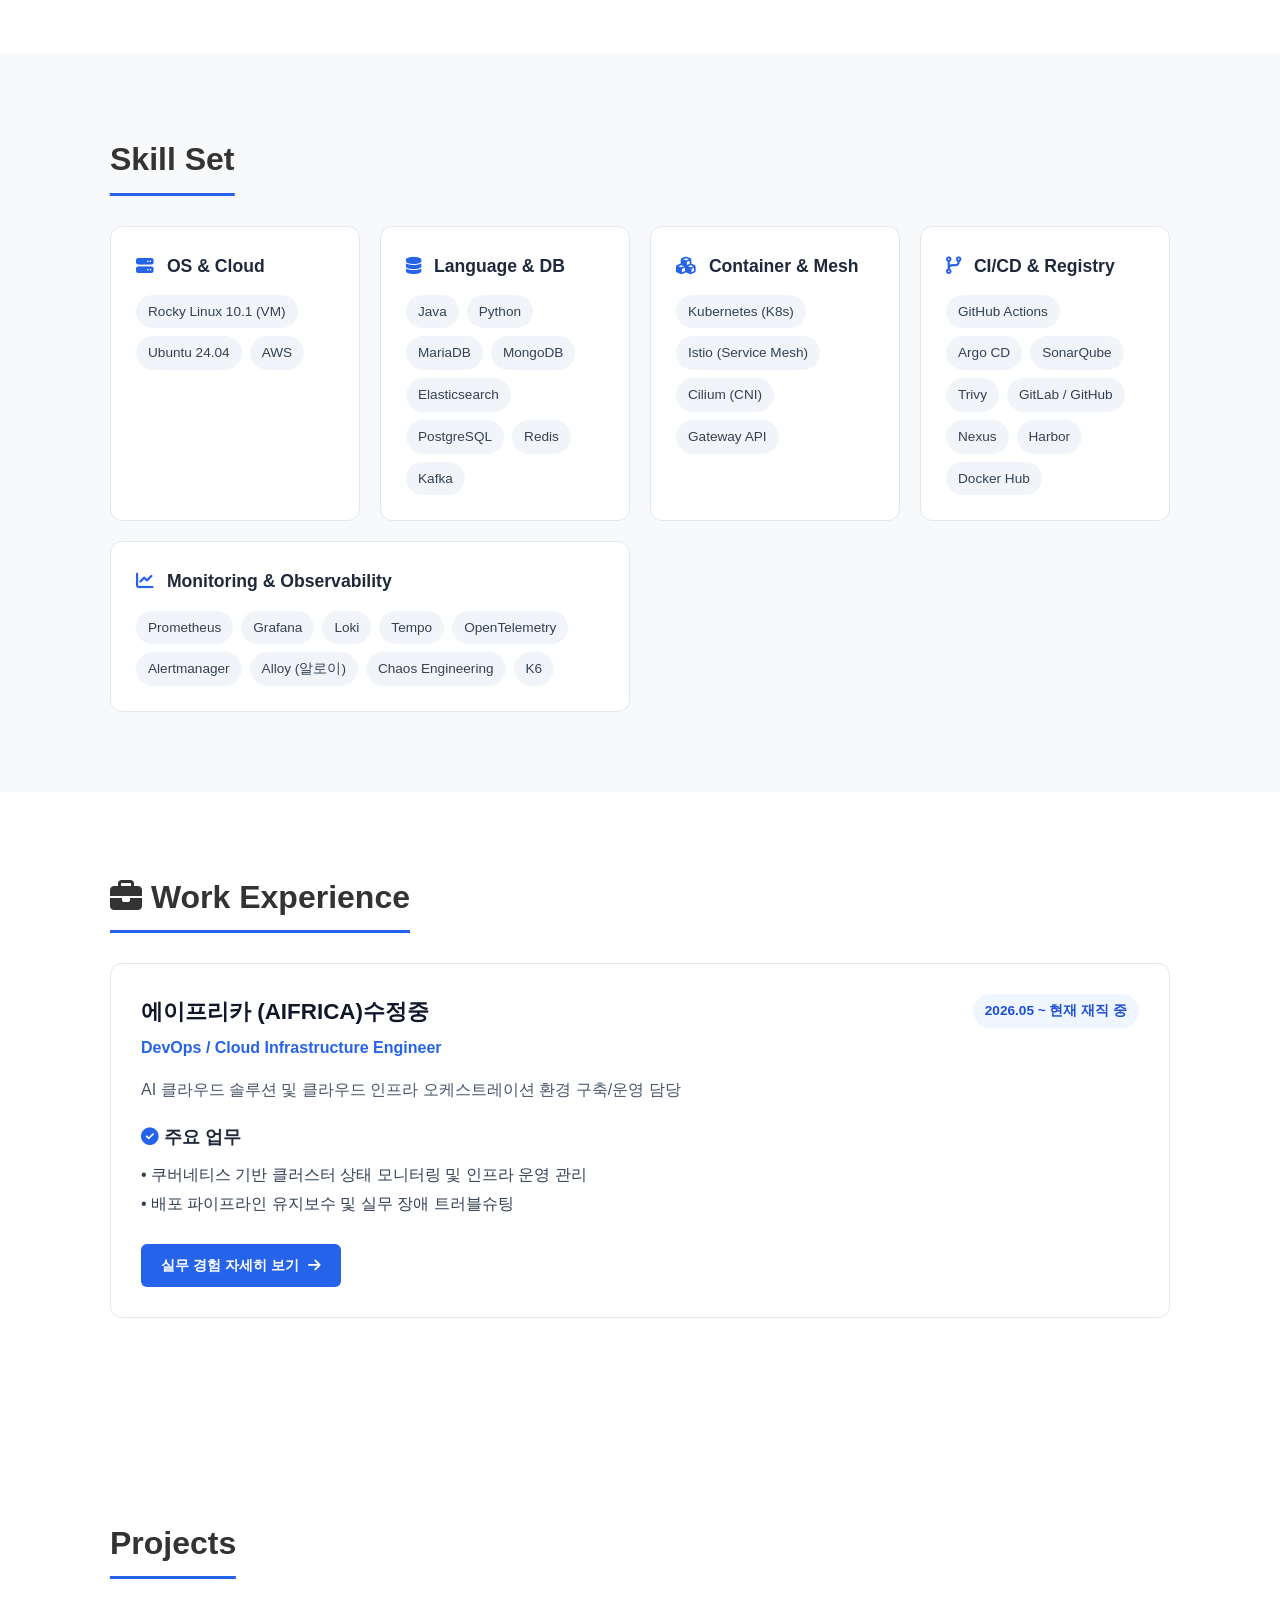
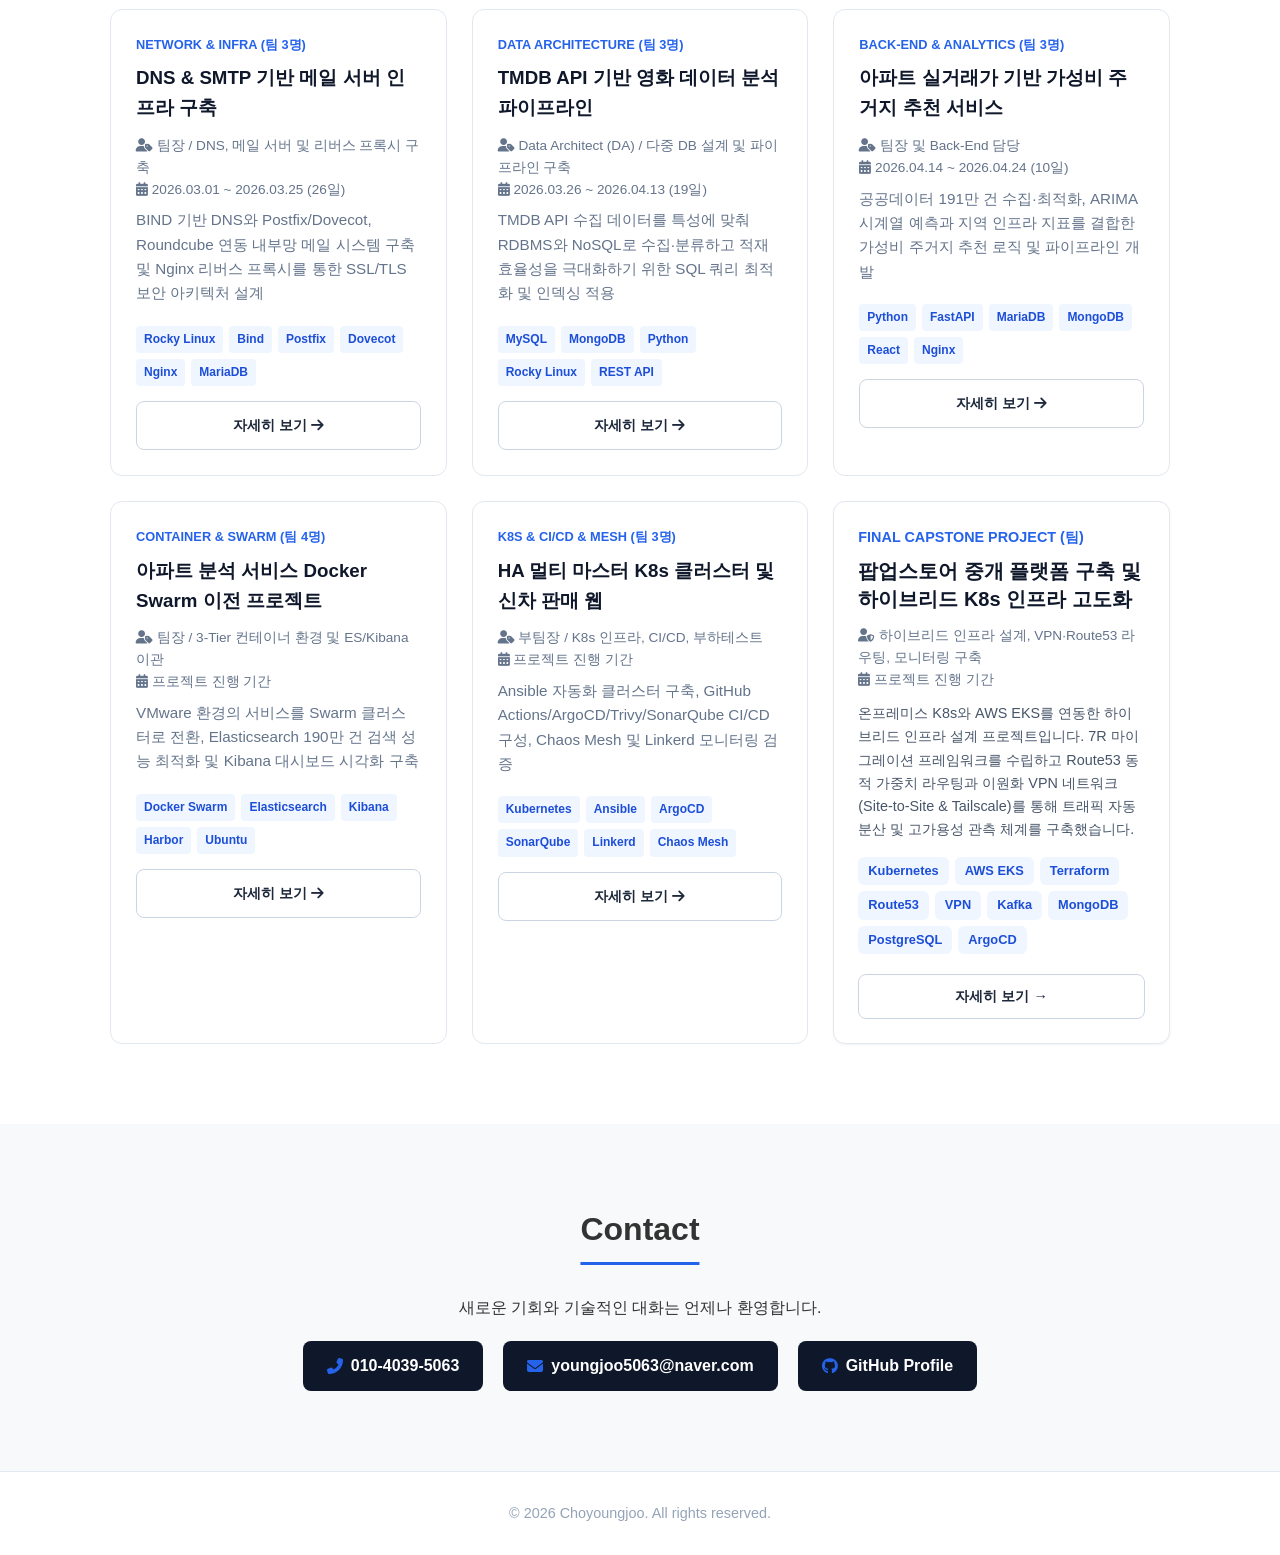
==== commit 7a9919ce: "파이널 수정3" ====
--- a/index.html
+++ b/index.html
@@ -378,28 +378,45 @@
             </a>
           </div>
         </div>
-<!-- Final Project 카드 -->
-<div class="project-card" style="background: #fff; border: 1px solid #e2e8f0; border-radius: 12px; padding: 30px; margin-bottom: 30px;">
-  <span class="project-tag" style="background: #eff6ff; color: #1d4ed8; padding: 4px 10px; border-radius: 4px; font-size: 0.8rem; font-weight: 600;">Final Capstone Project</span>
-  <h3 style="font-size: 1.5rem; color: #0f172a; margin-top: 10px; margin-bottom: 10px;">팝업스토어 중개 플랫폼 구축 및 하이브리드 K8s 인프라 고도화</h3>
-  
-  <p style="color: #475569; line-height: 1.7; margin-bottom: 15px;">
-    온프레미스 K8s와 AWS EKS를 연동한 하이브리드 인프라 설계 프로젝트입니다. 7R 마이그레이션 프레임워크를 수립하고, Route53 동적 가중치 라우팅과 이원화 VPN 네트워크(Site-to-Site & Tailscale)를 통해 트래픽 자동 분산 및 고가용성 관측 체계를 구축했습니다.
+<!-- Final Capstone Project 카드 -->
+<div class="project-card" style="background: #ffffff; border: 1px solid #e2e8f0; border-radius: 12px; padding: 24px; box-shadow: 0 1px 3px rgba(0,0,0,0.05);">
+  <!-- 카테고리 / 팀 정보 -->
+  <div style="color: #2563eb; font-weight: 700; font-size: 0.9rem; margin-bottom: 8px;">
+    FINAL CAPSTONE PROJECT (팀)
+  </div>
+
+  <!-- 프로젝트 제목 -->
+  <h3 style="font-size: 1.25rem; font-weight: 700; color: #0f172a; line-height: 1.4; margin-bottom: 12px;">
+    팝업스토어 중개 플랫폼 구축 및 하이브리드 K8s 인프라 고도화
+  </h3>
+
+  <!-- 메타 정보 (역할 / 기간) -->
+  <div style="color: #64748b; font-size: 0.85rem; line-height: 1.6; margin-bottom: 12px;">
+    <div><i class="fas fa-user-shield"></i> 하이브리드 인프라 설계, VPN·Route53 라우팅, 모니터링 구축</div>
+    <div><i class="fas fa-calendar-alt"></i> 프로젝트 진행 기간</div>
+  </div>
+
+  <!-- 요약 설명 -->
+  <p style="color: #475569; font-size: 0.9rem; line-height: 1.6; margin-bottom: 16px;">
+    온프레미스 K8s와 AWS EKS를 연동한 하이브리드 인프라 설계 프로젝트입니다. 7R 마이그레이션 프레임워크를 수립하고 Route53 동적 가중치 라우팅과 이원화 VPN 네트워크(Site-to-Site & Tailscale)를 통해 트래픽 자동 분산 및 고가용성 관측 체계를 구축했습니다.
   </p>
 
-  <div style="margin-bottom: 20px;">
-    <span class="tech-badge">AWS EKS / EC2</span>
-    <span class="tech-badge">Kubernetes (On-Prem)</span>
-    <span class="tech-badge">Terraform (IaC)</span>
-    <span class="tech-badge">Route53 & AWS Lambda</span>
-    <span class="tech-badge">Site-to-Site VPN / Tailscale</span>
-    <span class="tech-badge">Kafka & Redis</span>
-    <span class="tech-badge">MongoDB / PostgreSQL</span>
-    <span class="tech-badge">GitLab CI / ArgoCD</span>
+  <!-- 기술 스택 뱃지 -->
+  <div style="display: flex; flex-wrap: wrap; gap: 6px; margin-bottom: 20px;">
+    <span style="background: #eff6ff; color: #1d4ed8; padding: 4px 10px; border-radius: 6px; font-size: 0.8rem; font-weight: 600;">Kubernetes</span>
+    <span style="background: #eff6ff; color: #1d4ed8; padding: 4px 10px; border-radius: 6px; font-size: 0.8rem; font-weight: 600;">AWS EKS</span>
+    <span style="background: #eff6ff; color: #1d4ed8; padding: 4px 10px; border-radius: 6px; font-size: 0.8rem; font-weight: 600;">Terraform</span>
+    <span style="background: #eff6ff; color: #1d4ed8; padding: 4px 10px; border-radius: 6px; font-size: 0.8rem; font-weight: 600;">Route53</span>
+    <span style="background: #eff6ff; color: #1d4ed8; padding: 4px 10px; border-radius: 6px; font-size: 0.8rem; font-weight: 600;">VPN</span>
+    <span style="background: #eff6ff; color: #1d4ed8; padding: 4px 10px; border-radius: 6px; font-size: 0.8rem; font-weight: 600;">Kafka</span>
+    <span style="background: #eff6ff; color: #1d4ed8; padding: 4px 10px; border-radius: 6px; font-size: 0.8rem; font-weight: 600;">MongoDB</span>
+    <span style="background: #eff6ff; color: #1d4ed8; padding: 4px 10px; border-radius: 6px; font-size: 0.8rem; font-weight: 600;">PostgreSQL</span>
+    <span style="background: #eff6ff; color: #1d4ed8; padding: 4px 10px; border-radius: 6px; font-size: 0.8rem; font-weight: 600;">ArgoCD</span>
   </div>
 
-  <a href="projects/final_project.html" style="display: inline-block; background: #2563eb; color: #fff; padding: 10px 20px; border-radius: 6px; font-size: 0.9rem; font-weight: 600; text-decoration: none;">
-    프로젝트 자세히 보기 <i class="fas fa-arrow-right" style="margin-left: 5px;"></i>
+  <!-- 자세히 보기 버튼 (왼쪽 카드 규격 통일) -->
+  <a href="projects/final_project.html" style="display: block; width: 100%; text-align: center; border: 1px solid #cbd5e1; background: #ffffff; color: #1e293b; padding: 10px 0; border-radius: 8px; font-size: 0.9rem; font-weight: 600; text-decoration: none; transition: all 0.2s ease;">
+    자세히 보기 &rarr;
   </a>
 </div>
       </div>
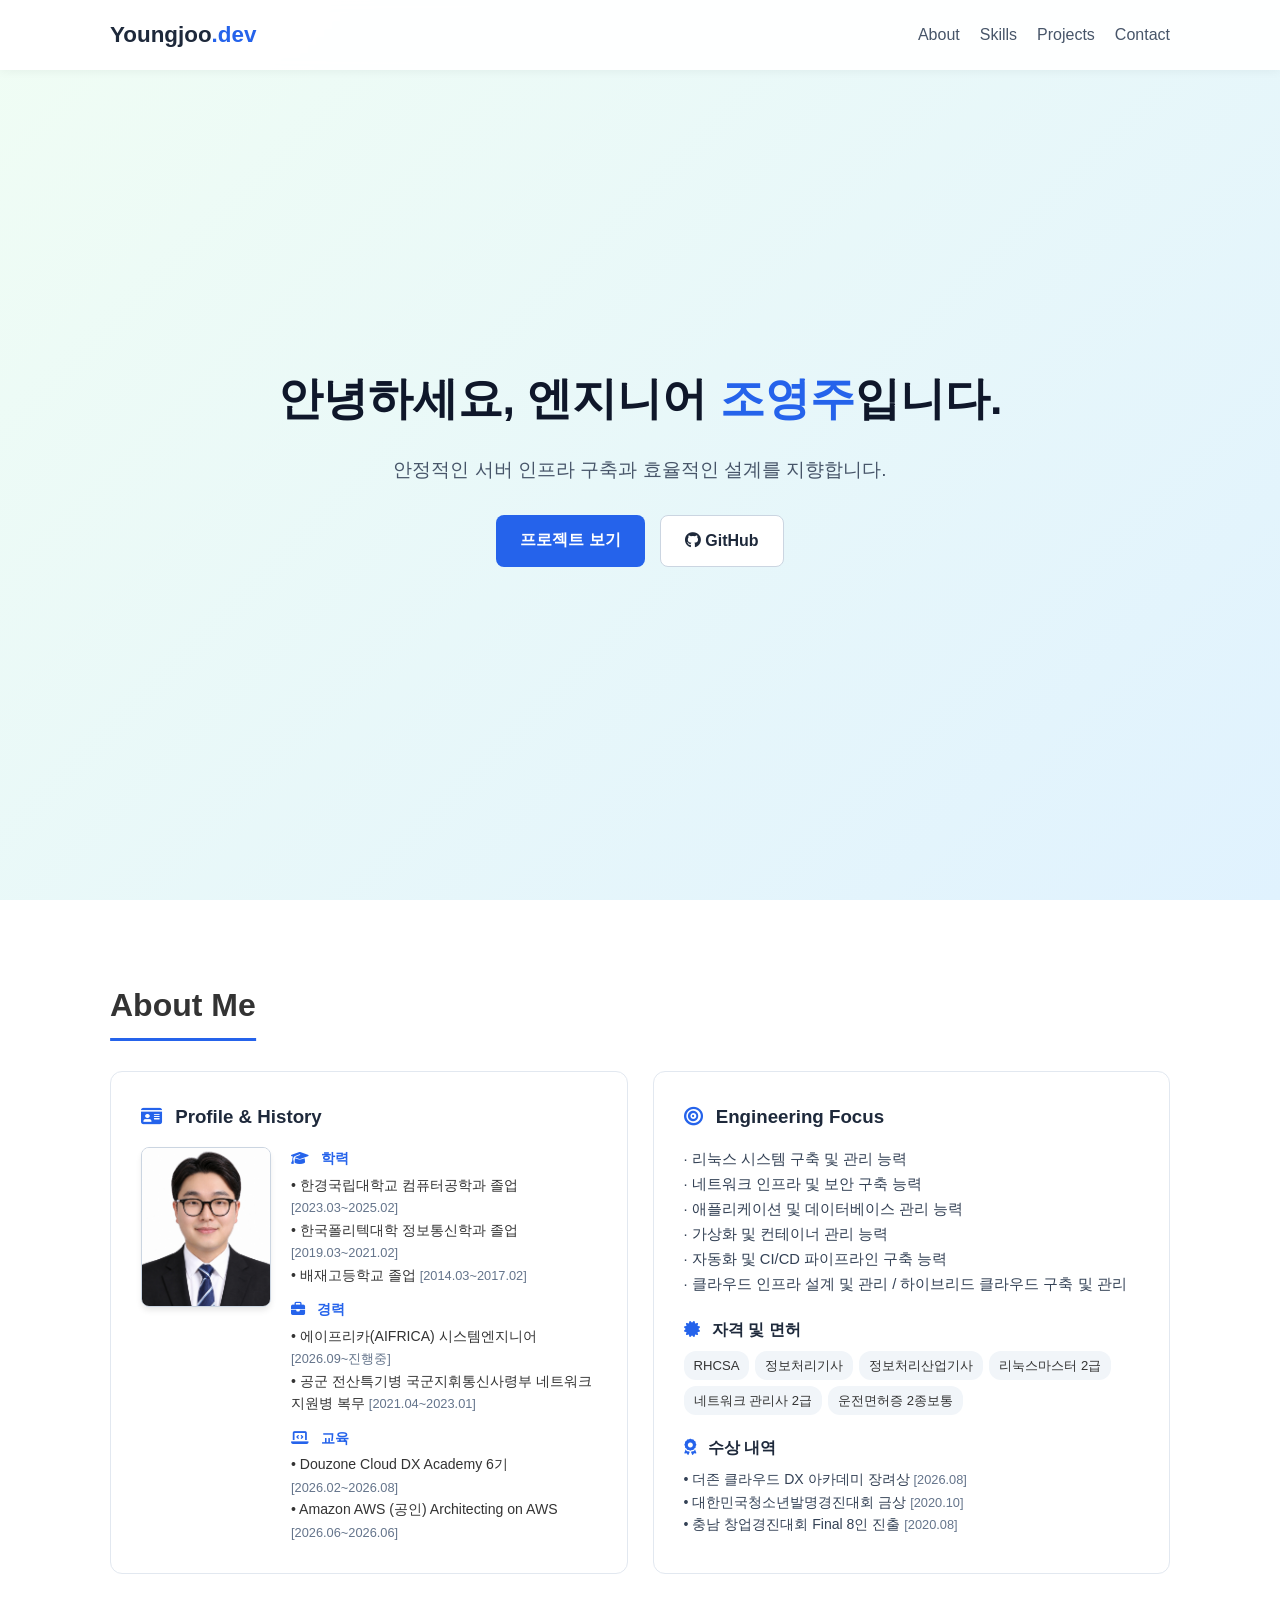
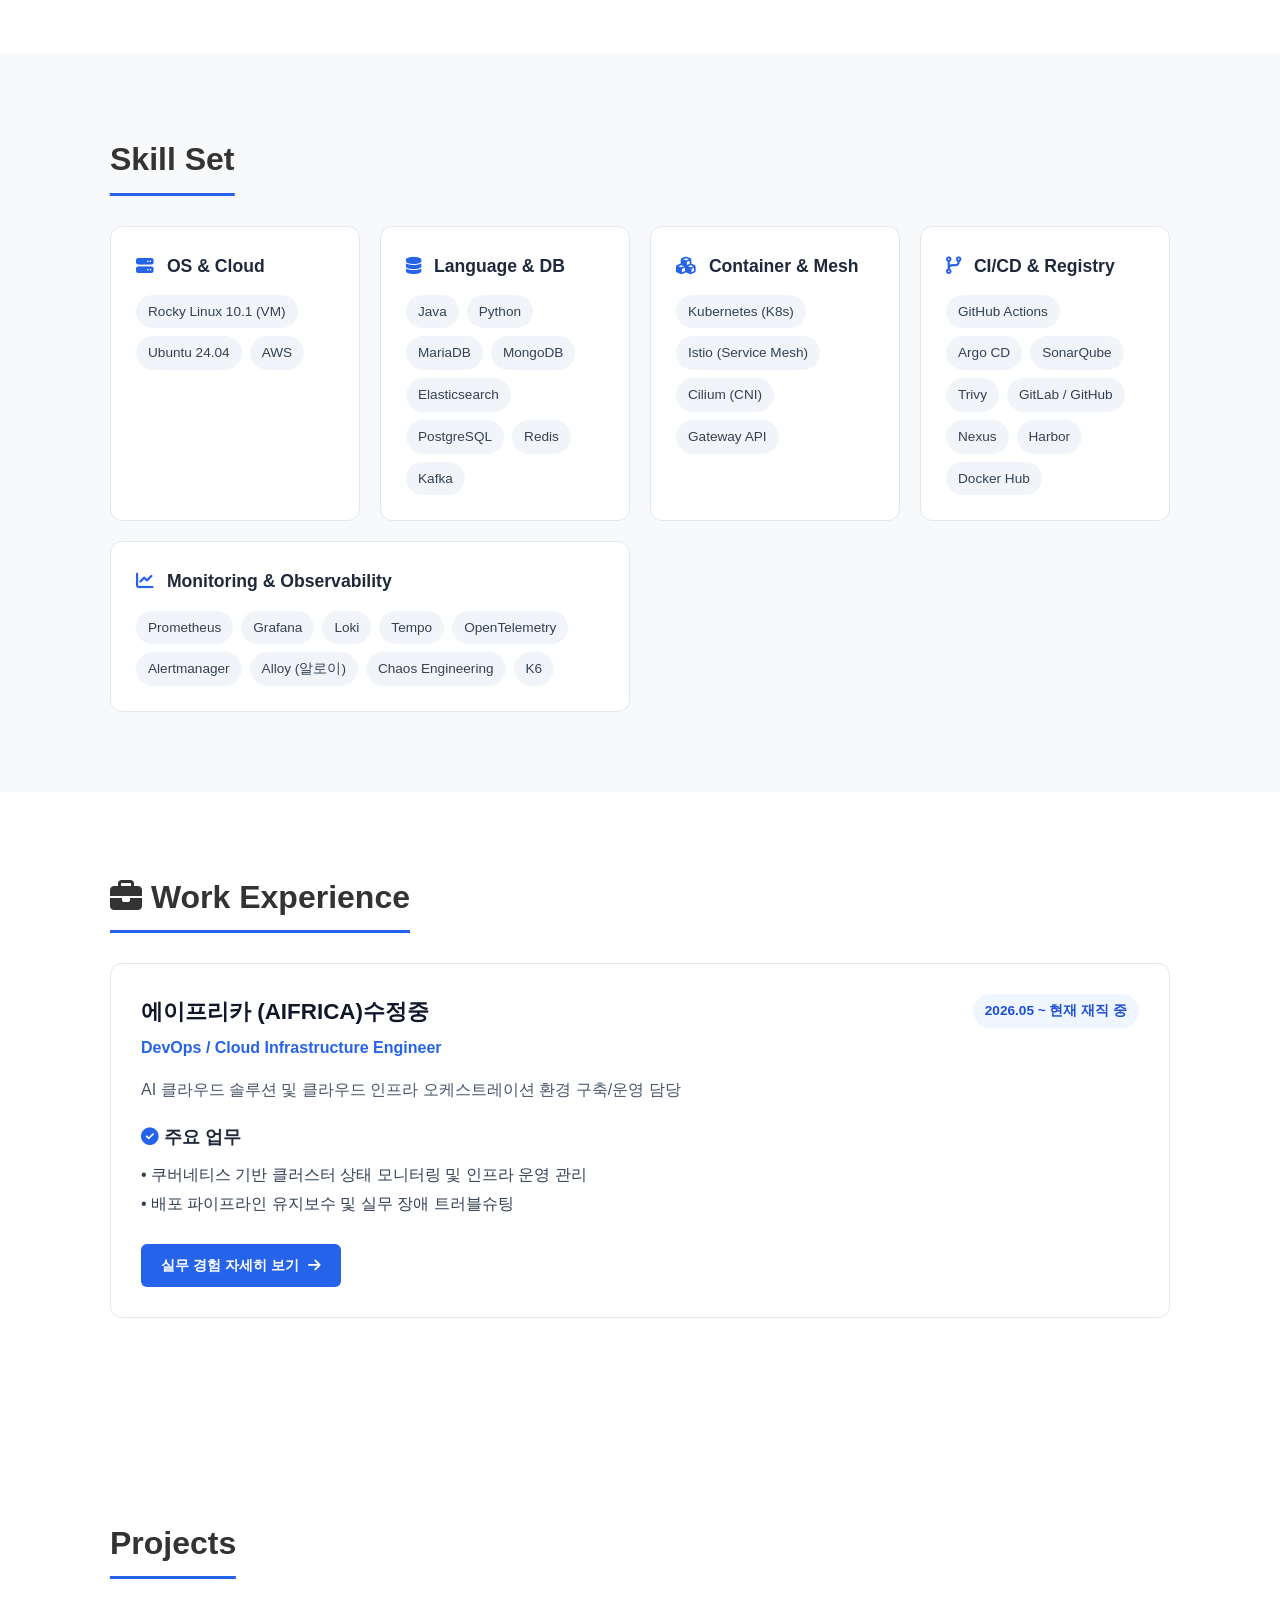
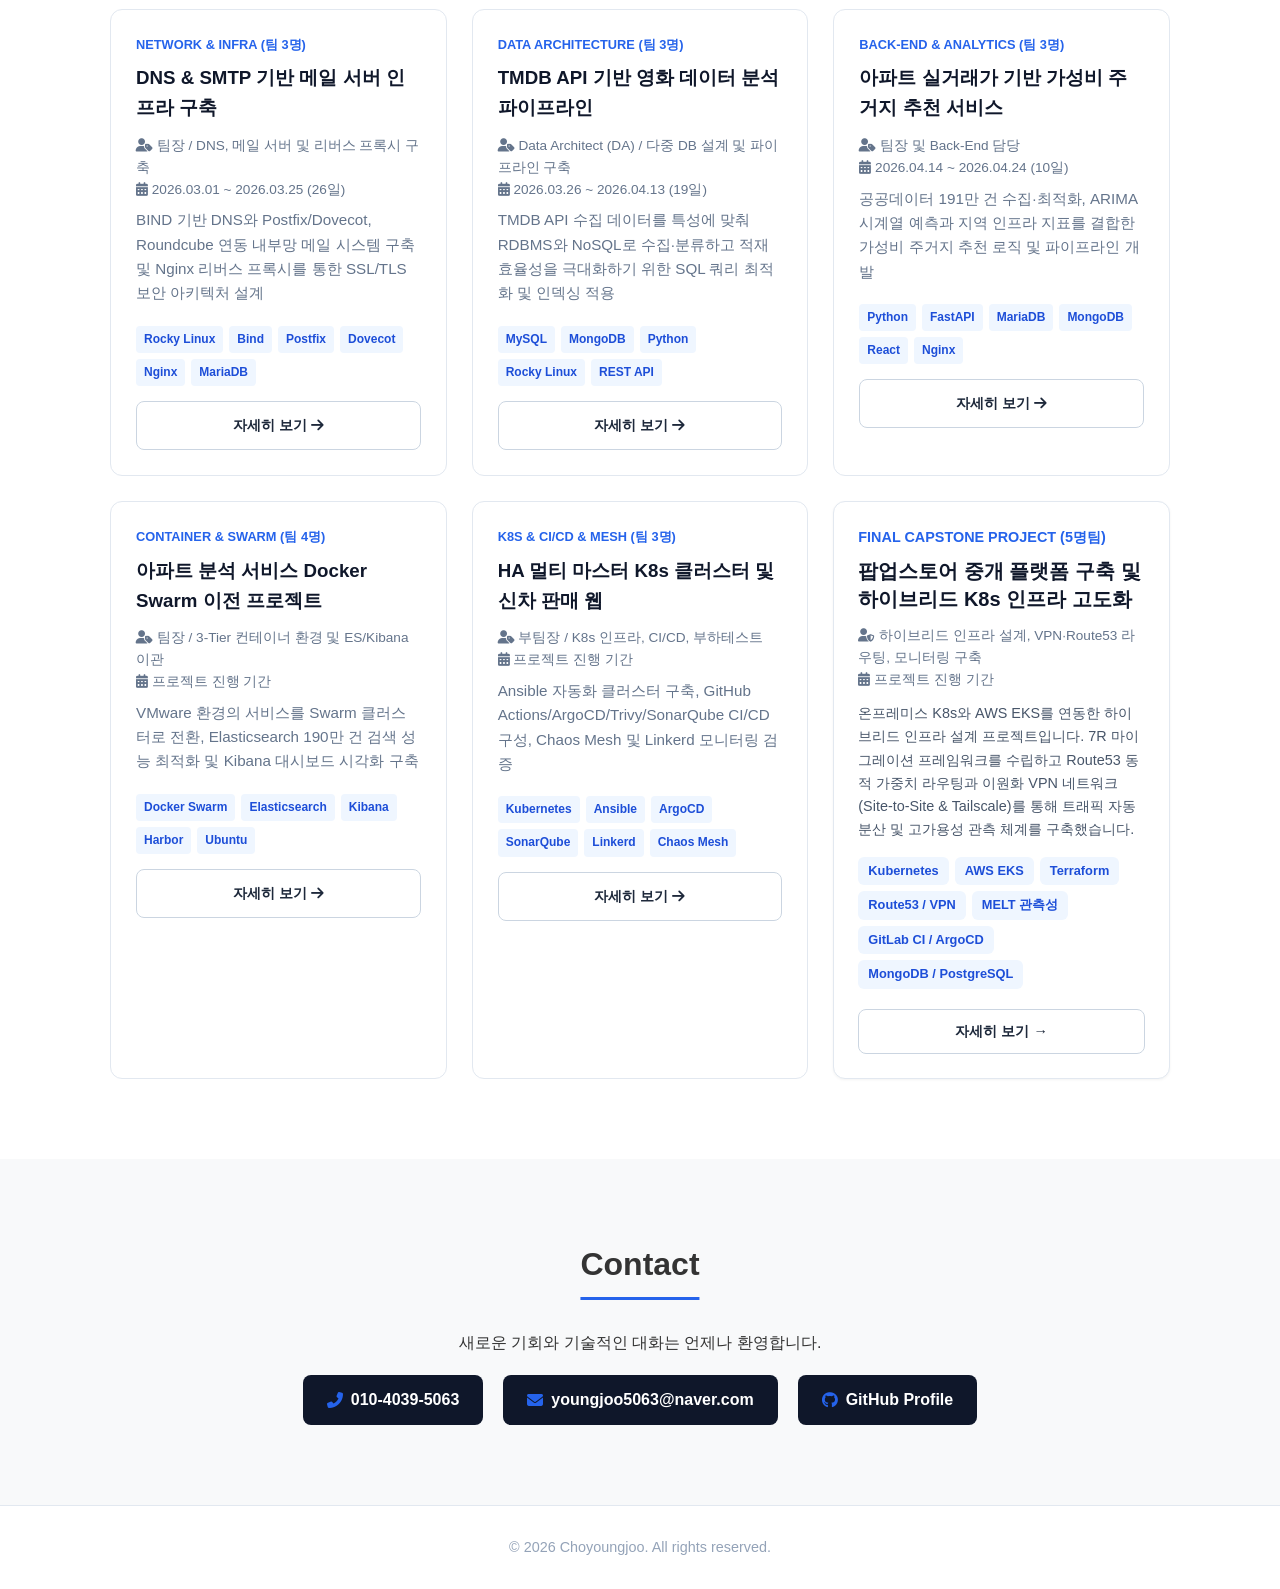
==== commit c36287af: "파이널 수정4" ====
--- a/index.html
+++ b/index.html
@@ -382,7 +382,7 @@
 <div class="project-card" style="background: #ffffff; border: 1px solid #e2e8f0; border-radius: 12px; padding: 24px; box-shadow: 0 1px 3px rgba(0,0,0,0.05);">
   <!-- 카테고리 / 팀 정보 -->
   <div style="color: #2563eb; font-weight: 700; font-size: 0.9rem; margin-bottom: 8px;">
-    FINAL CAPSTONE PROJECT (팀)
+    FINAL CAPSTONE PROJECT (5명팀)
   </div>
 
   <!-- 프로젝트 제목 -->
@@ -401,18 +401,16 @@
     온프레미스 K8s와 AWS EKS를 연동한 하이브리드 인프라 설계 프로젝트입니다. 7R 마이그레이션 프레임워크를 수립하고 Route53 동적 가중치 라우팅과 이원화 VPN 네트워크(Site-to-Site & Tailscale)를 통해 트래픽 자동 분산 및 고가용성 관측 체계를 구축했습니다.
   </p>
 
-  <!-- 기술 스택 뱃지 -->
-  <div style="display: flex; flex-wrap: wrap; gap: 6px; margin-bottom: 20px;">
-    <span style="background: #eff6ff; color: #1d4ed8; padding: 4px 10px; border-radius: 6px; font-size: 0.8rem; font-weight: 600;">Kubernetes</span>
-    <span style="background: #eff6ff; color: #1d4ed8; padding: 4px 10px; border-radius: 6px; font-size: 0.8rem; font-weight: 600;">AWS EKS</span>
-    <span style="background: #eff6ff; color: #1d4ed8; padding: 4px 10px; border-radius: 6px; font-size: 0.8rem; font-weight: 600;">Terraform</span>
-    <span style="background: #eff6ff; color: #1d4ed8; padding: 4px 10px; border-radius: 6px; font-size: 0.8rem; font-weight: 600;">Route53</span>
-    <span style="background: #eff6ff; color: #1d4ed8; padding: 4px 10px; border-radius: 6px; font-size: 0.8rem; font-weight: 600;">VPN</span>
-    <span style="background: #eff6ff; color: #1d4ed8; padding: 4px 10px; border-radius: 6px; font-size: 0.8rem; font-weight: 600;">Kafka</span>
-    <span style="background: #eff6ff; color: #1d4ed8; padding: 4px 10px; border-radius: 6px; font-size: 0.8rem; font-weight: 600;">MongoDB</span>
-    <span style="background: #eff6ff; color: #1d4ed8; padding: 4px 10px; border-radius: 6px; font-size: 0.8rem; font-weight: 600;">PostgreSQL</span>
-    <span style="background: #eff6ff; color: #1d4ed8; padding: 4px 10px; border-radius: 6px; font-size: 0.8rem; font-weight: 600;">ArgoCD</span>
-  </div>
+<!-- 기술 스택 뱃지 -->
+<div style="display: flex; flex-wrap: wrap; gap: 6px; margin-bottom: 20px;">
+  <span style="background: #eff6ff; color: #1d4ed8; padding: 4px 10px; border-radius: 6px; font-size: 0.8rem; font-weight: 600;">Kubernetes</span>
+  <span style="background: #eff6ff; color: #1d4ed8; padding: 4px 10px; border-radius: 6px; font-size: 0.8rem; font-weight: 600;">AWS EKS</span>
+  <span style="background: #eff6ff; color: #1d4ed8; padding: 4px 10px; border-radius: 6px; font-size: 0.8rem; font-weight: 600;">Terraform</span>
+  <span style="background: #eff6ff; color: #1d4ed8; padding: 4px 10px; border-radius: 6px; font-size: 0.8rem; font-weight: 600;">Route53 / VPN</span>
+  <span style="background: #eff6ff; color: #1d4ed8; padding: 4px 10px; border-radius: 6px; font-size: 0.8rem; font-weight: 600;">MELT 관측성</span>
+  <span style="background: #eff6ff; color: #1d4ed8; padding: 4px 10px; border-radius: 6px; font-size: 0.8rem; font-weight: 600;">GitLab CI / ArgoCD</span>
+  <span style="background: #eff6ff; color: #1d4ed8; padding: 4px 10px; border-radius: 6px; font-size: 0.8rem; font-weight: 600;">MongoDB / PostgreSQL</span>
+</div>
 
   <!-- 자세히 보기 버튼 (왼쪽 카드 규격 통일) -->
   <a href="projects/final_project.html" style="display: block; width: 100%; text-align: center; border: 1px solid #cbd5e1; background: #ffffff; color: #1e293b; padding: 10px 0; border-radius: 8px; font-size: 0.9rem; font-weight: 600; text-decoration: none; transition: all 0.2s ease;">
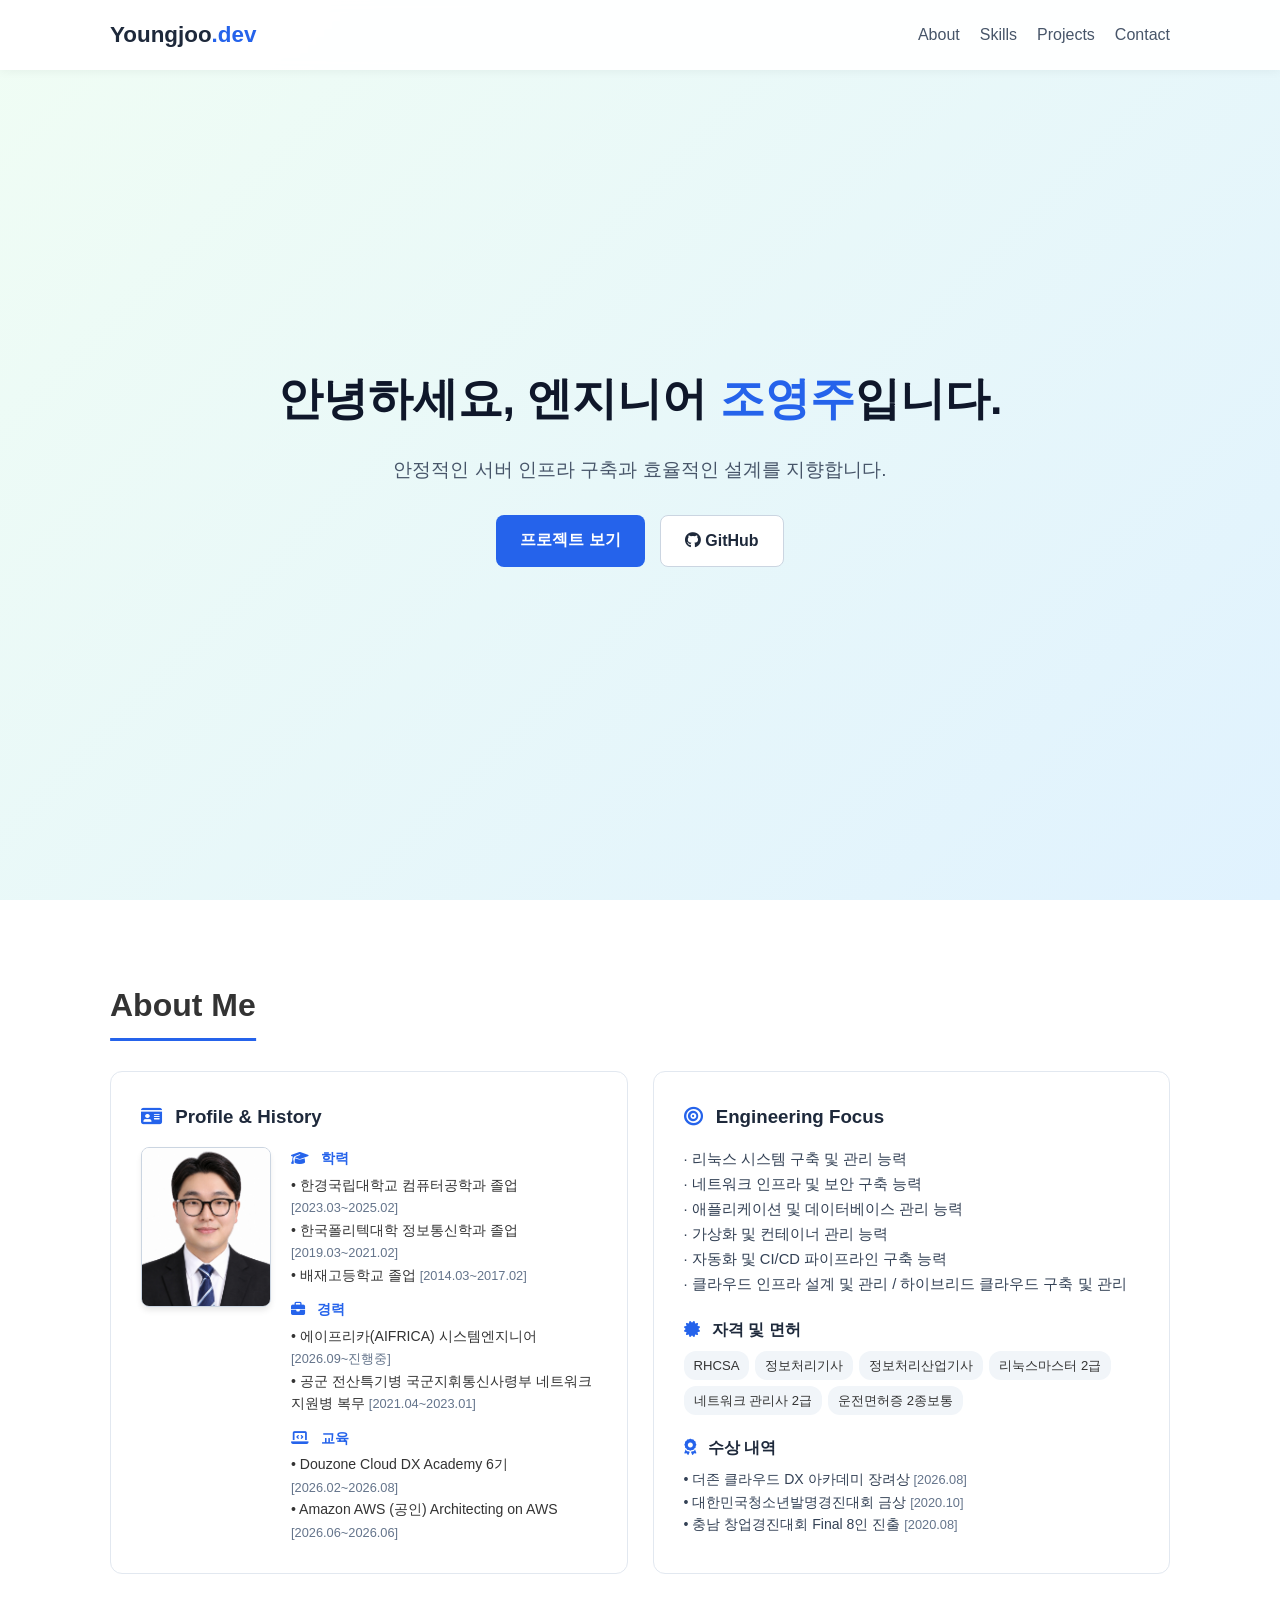
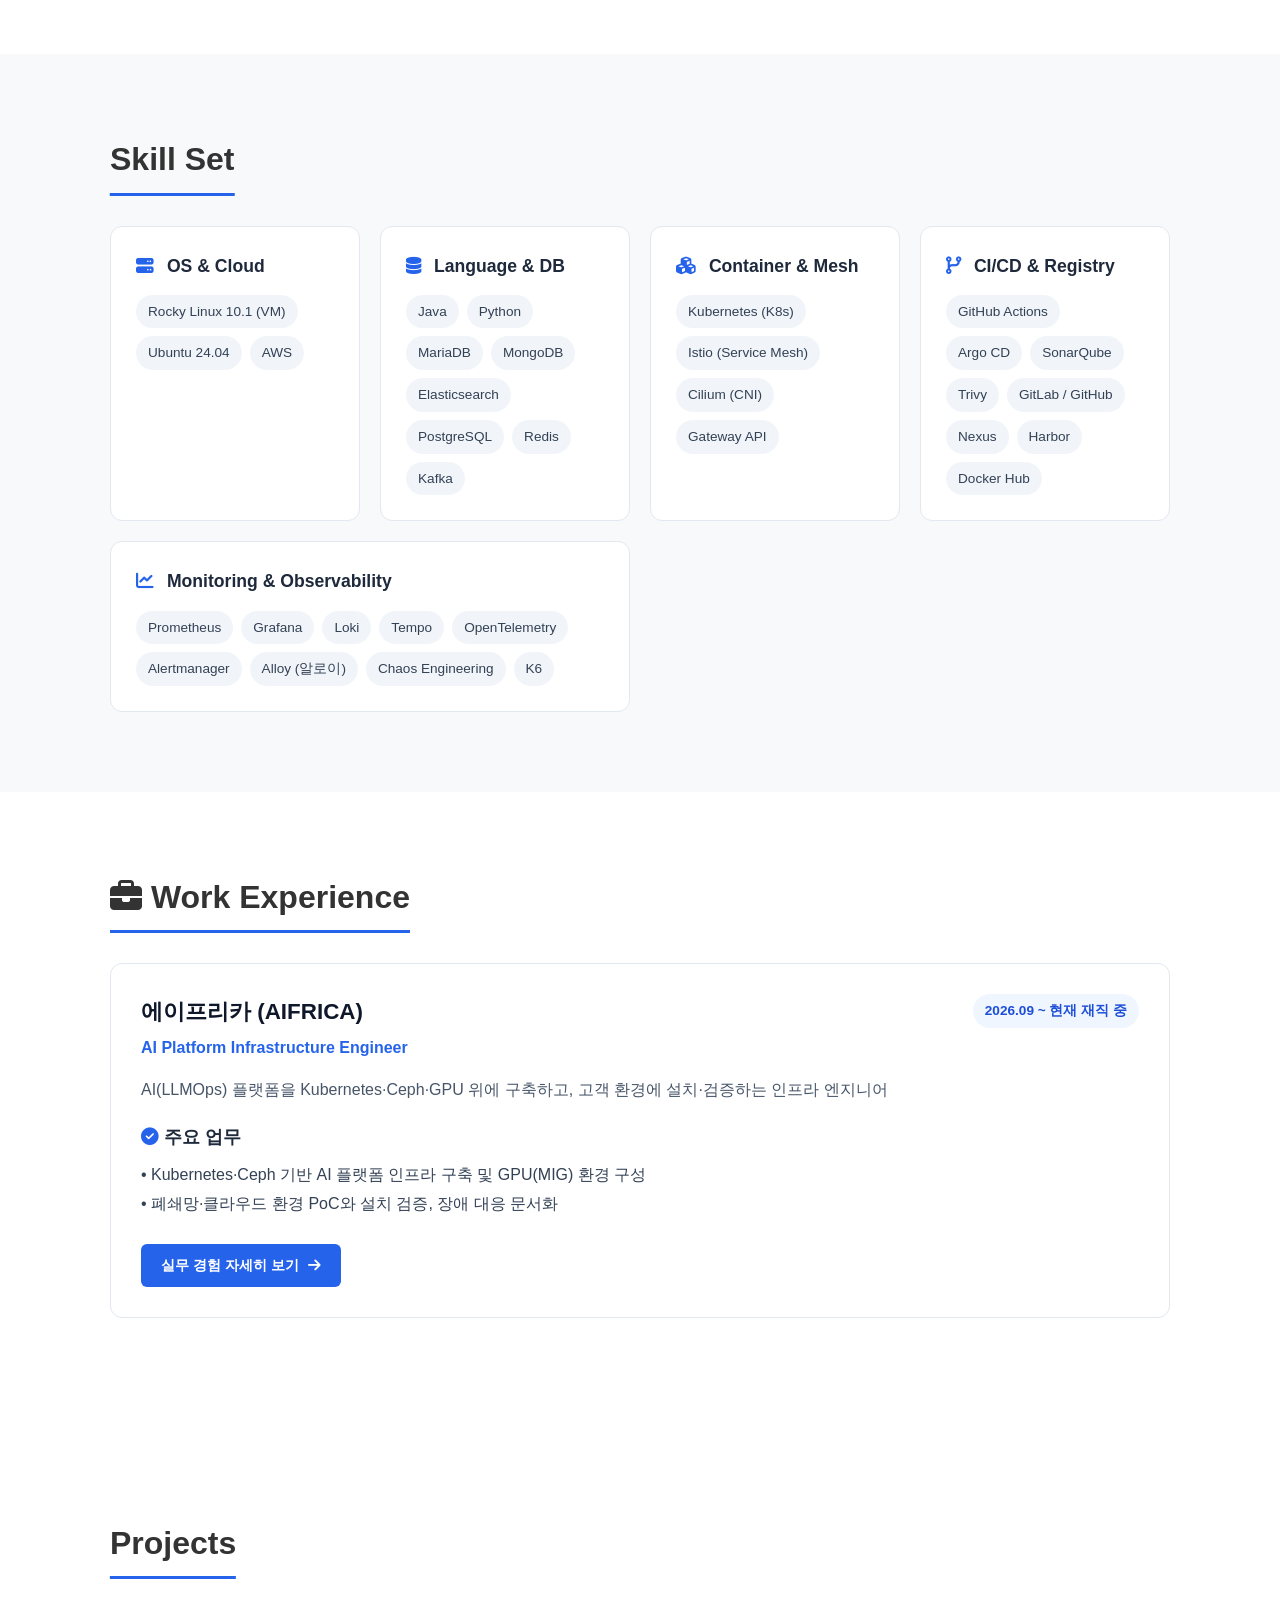
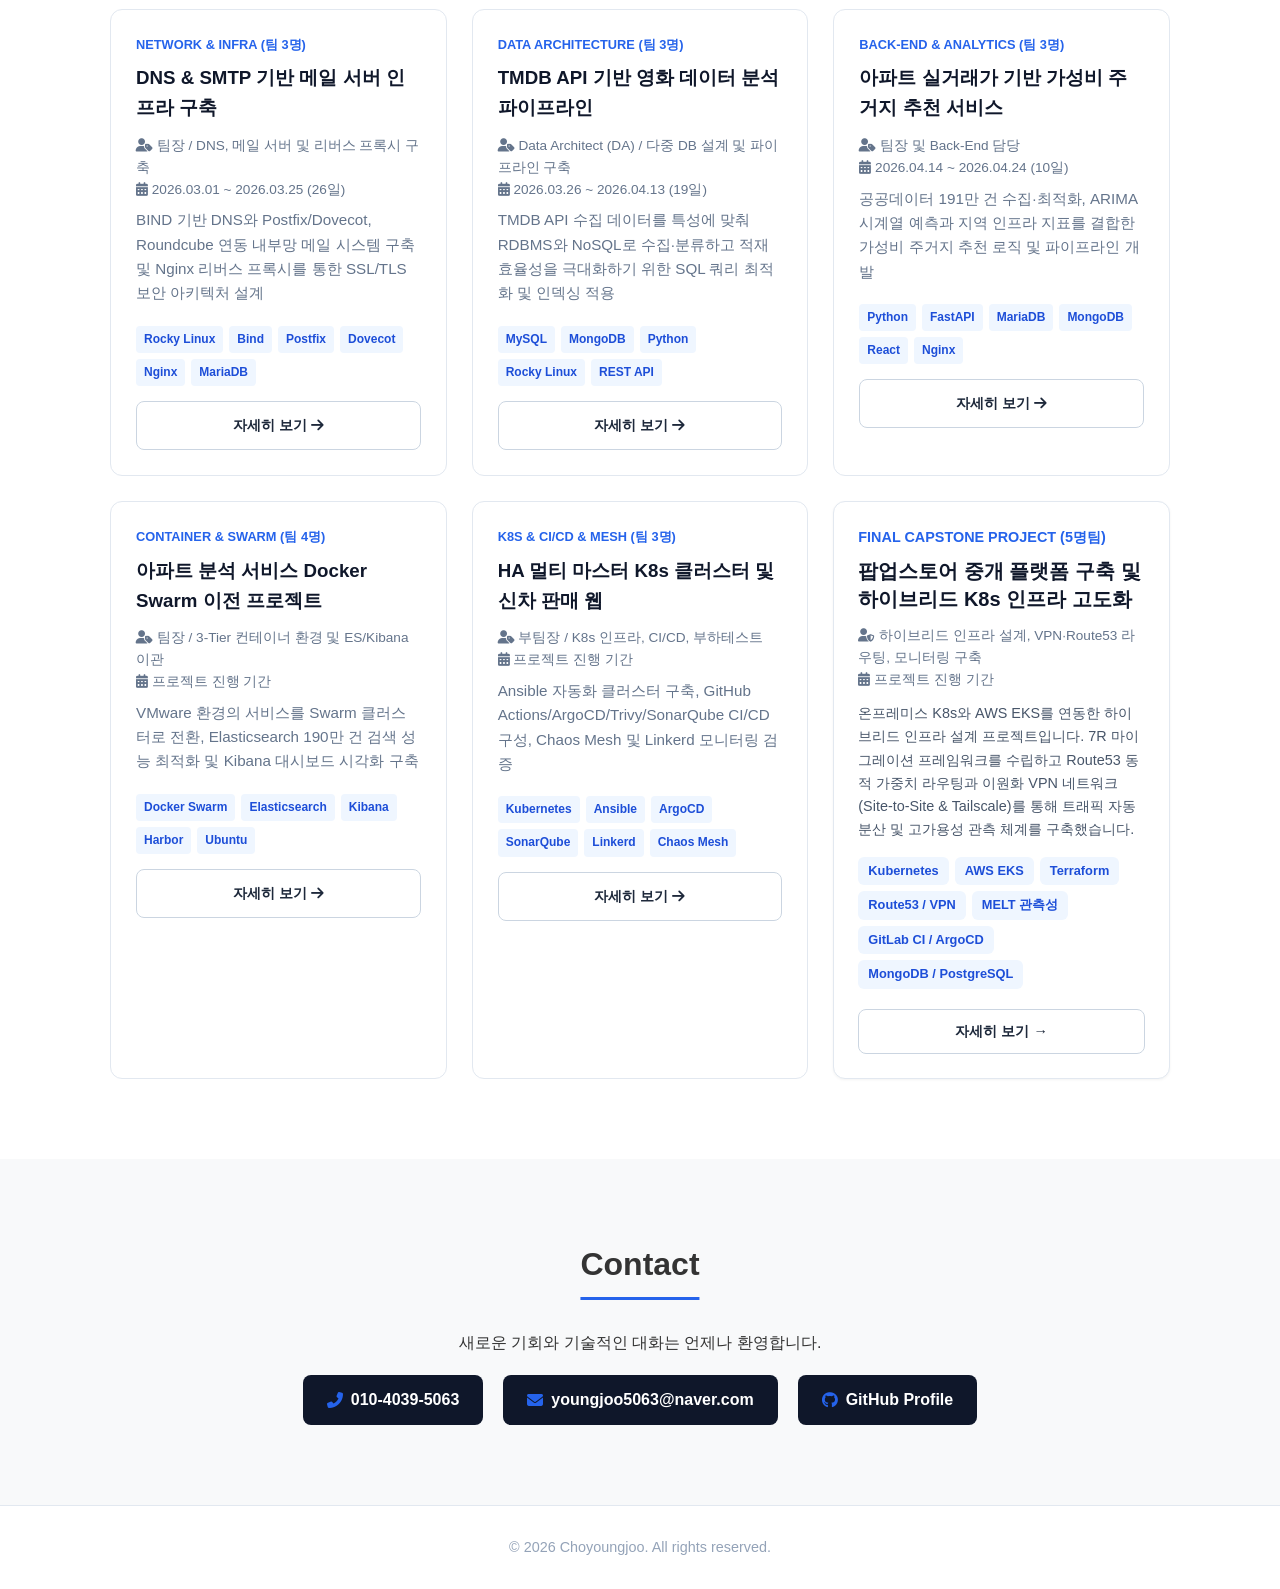
==== commit 4e897fa5: "에이프리카 경력 정보 최신화: AI Platform Infra Engineer 역할로 수정 - 입사일 2026.05 -> 2026.09, 직무명 DevOps -> AI Platfo" ====
--- a/index.html
+++ b/index.html
@@ -219,22 +219,22 @@
 <div class="experience-card" style="background: #fff; border: 1px solid #e2e8f0; border-radius: 12px; padding: 30px; margin-bottom: 40px;">
   <div style="display: flex; justify-content: space-between; align-items: flex-start; flex-wrap: wrap;">
     <div>
-      <h3 style="font-size: 1.4rem; color: #0f172a; margin-bottom: 5px;">에이프리카 (AIFRICA)수정중</h3>
-      <p style="color: #2563eb; font-weight: 600; margin-bottom: 15px;">DevOps / Cloud Infrastructure Engineer</p>
+      <h3 style="font-size: 1.4rem; color: #0f172a; margin-bottom: 5px;">에이프리카 (AIFRICA)</h3>
+      <p style="color: #2563eb; font-weight: 600; margin-bottom: 15px;">AI Platform Infrastructure Engineer</p>
     </div>
     <span style="background: #eff6ff; color: #1d4ed8; padding: 6px 12px; border-radius: 20px; font-size: 0.85rem; font-weight: 600;">
-      2026.05 ~ 현재 재직 중
+      2026.09 ~ 현재 재직 중
     </span>
   </div>
 
   <p style="color: #475569; line-height: 1.7; margin-bottom: 20px;">
-    AI 클라우드 솔루션 및 클라우드 인프라 오케스트레이션 환경 구축/운영 담당
+    AI(LLMOps) 플랫폼을 Kubernetes·Ceph·GPU 위에 구축하고, 고객 환경에 설치·검증하는 인프라 엔지니어
   </p>
 
   <h4 style="font-size: 1.1rem; color: #1e293b; margin-bottom: 10px;"><i class="fas fa-check-circle" style="color: #2563eb;"></i> 주요 업무</h4>
   <ul style="list-style: none; padding-left: 0; line-height: 1.8; color: #334155; margin-bottom: 25px;">
-    <li>• 쿠버네티스 기반 클러스터 상태 모니터링 및 인프라 운영 관리</li>
-    <li>• 배포 파이프라인 유지보수 및 실무 장애 트러블슈팅</li>
+    <li>• Kubernetes·Ceph 기반 AI 플랫폼 인프라 구축 및 GPU(MIG) 환경 구성</li>
+    <li>• 폐쇄망·클라우드 환경 PoC와 설치 검증, 장애 대응 문서화</li>
   </ul>
 
   <!-- 자세히 보기 버튼 -->
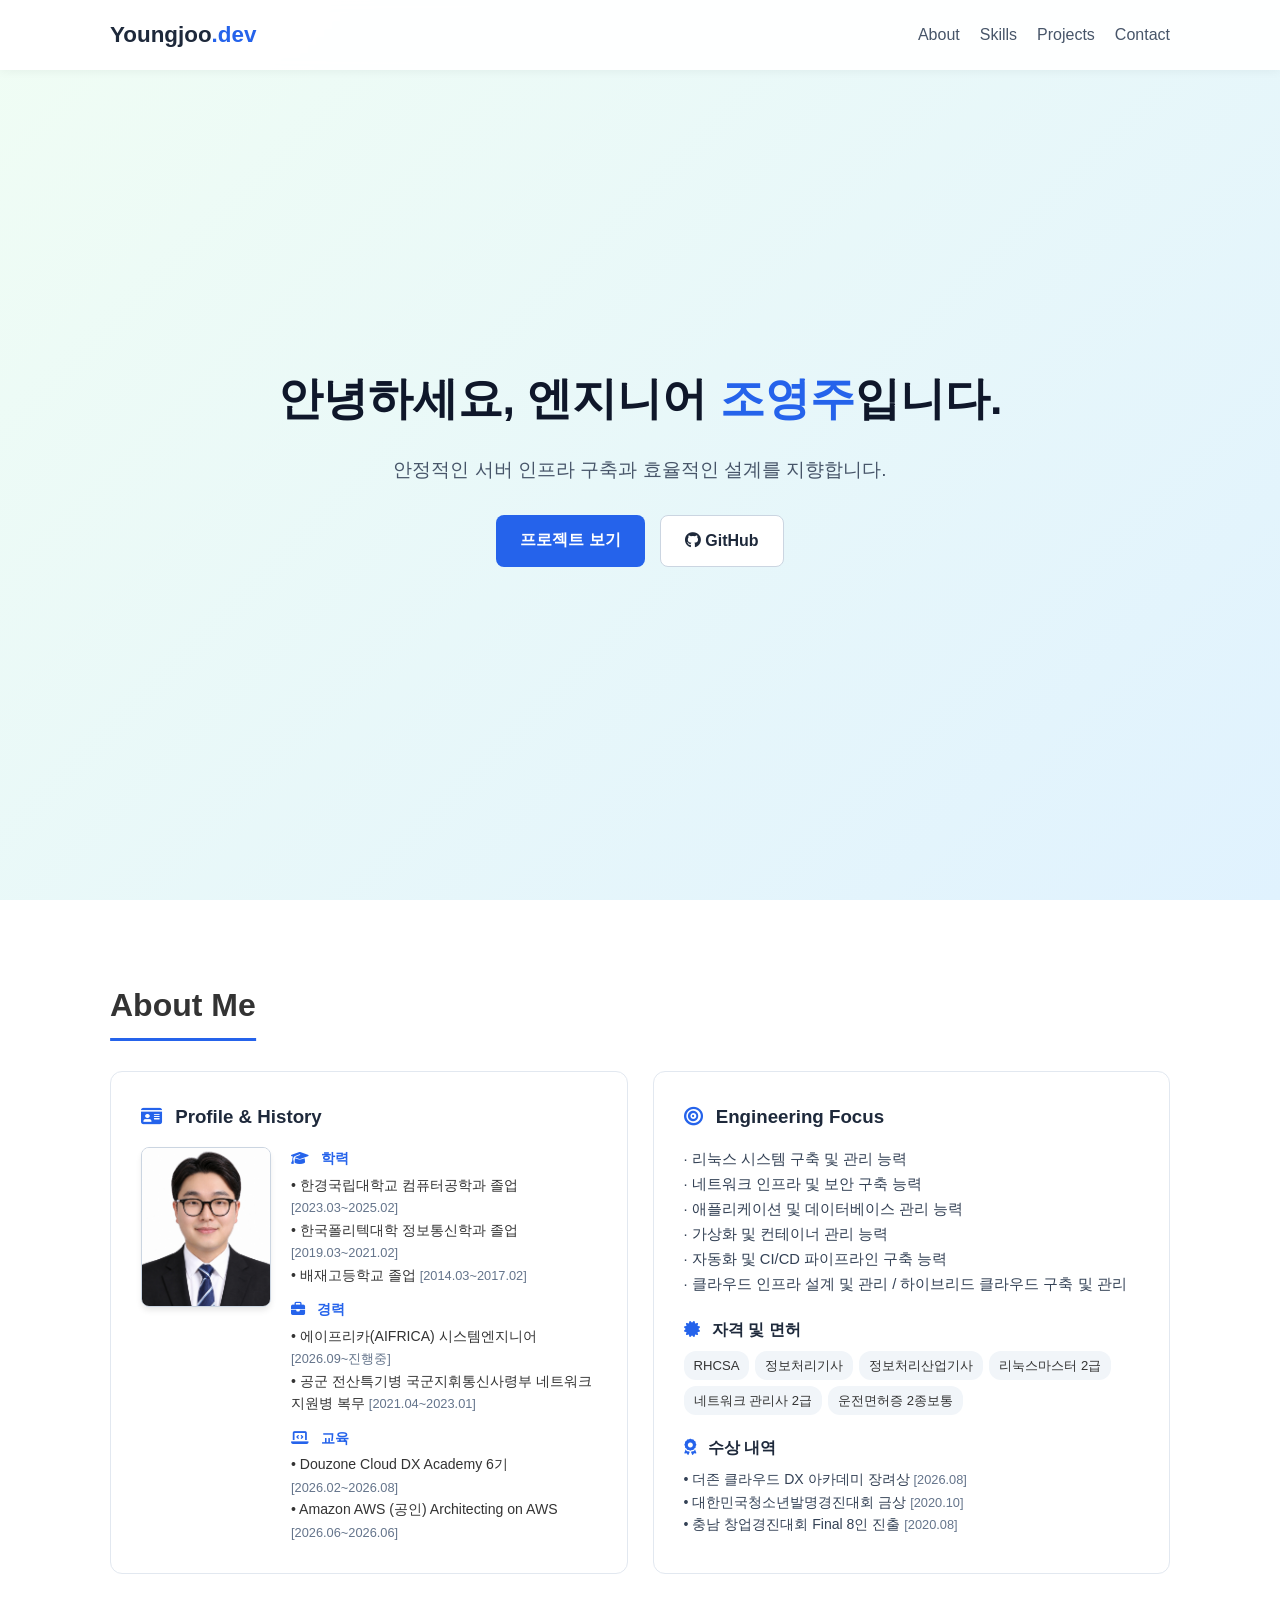
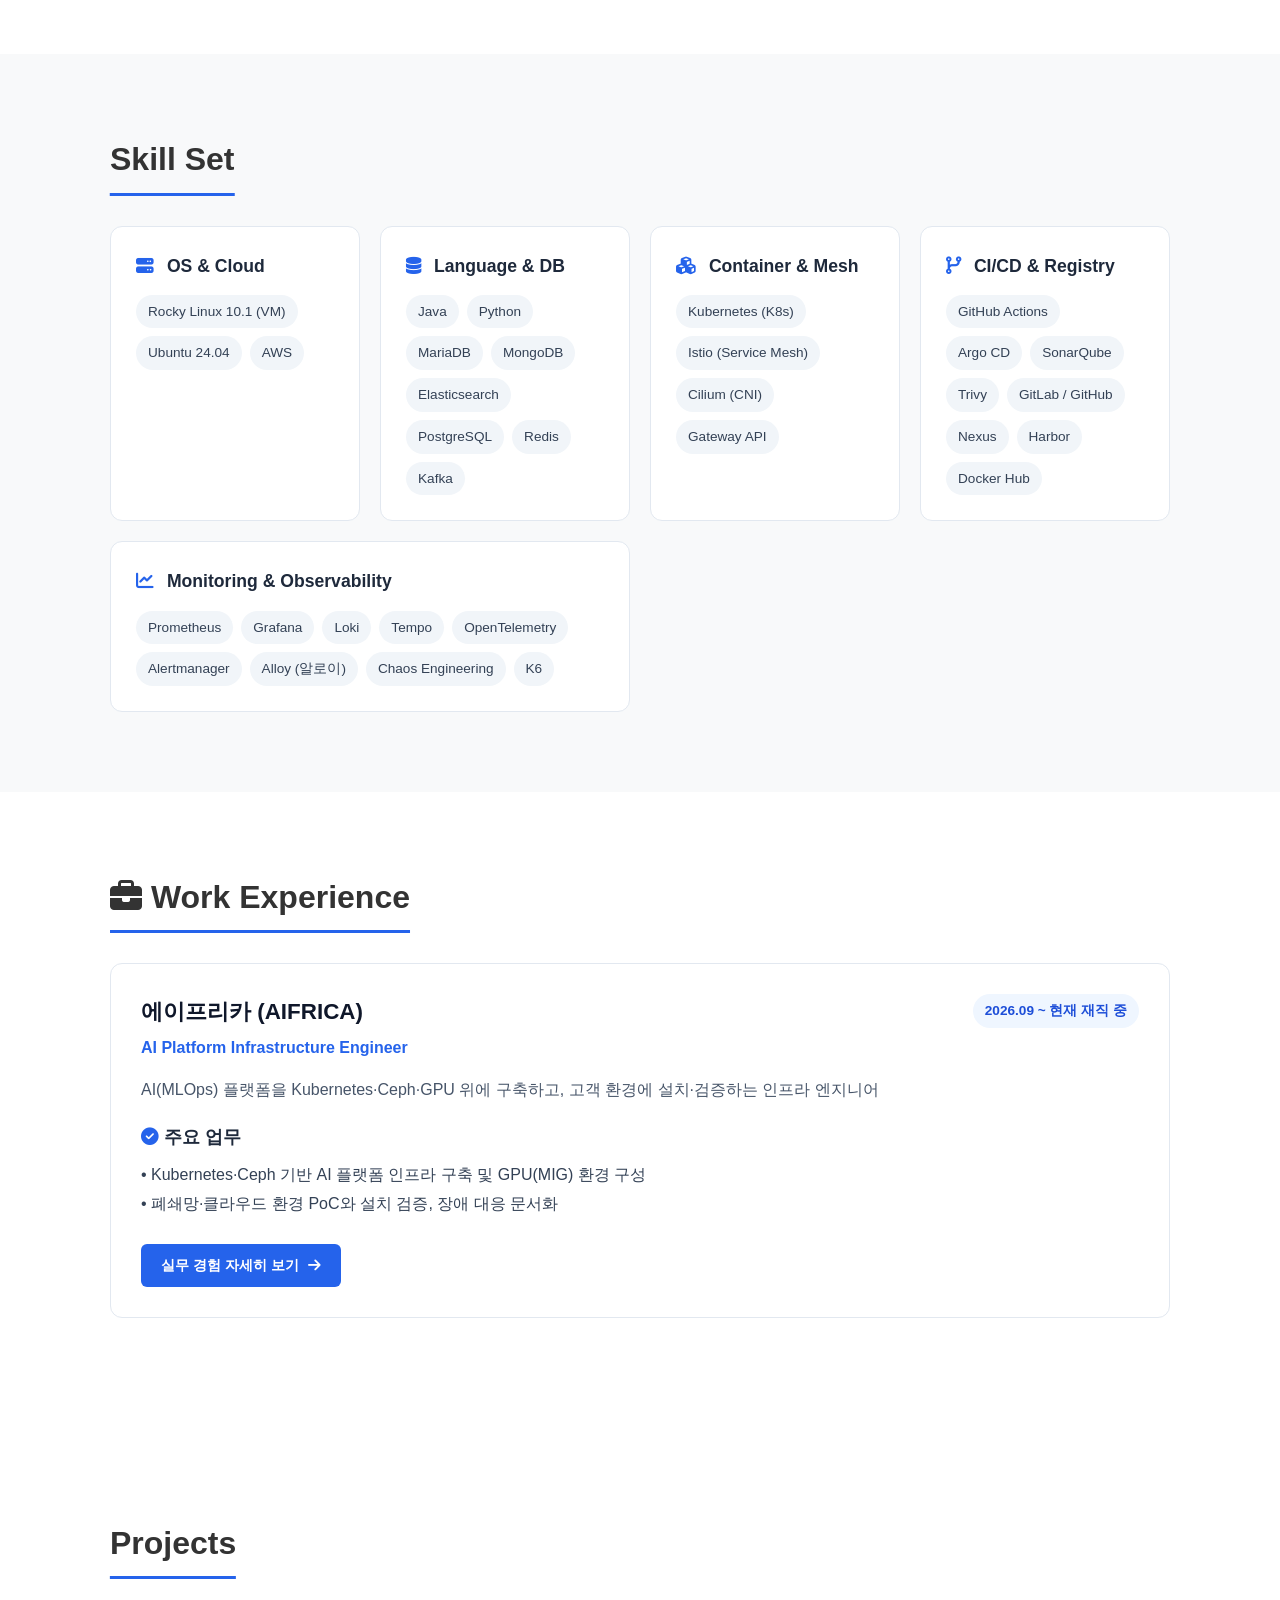
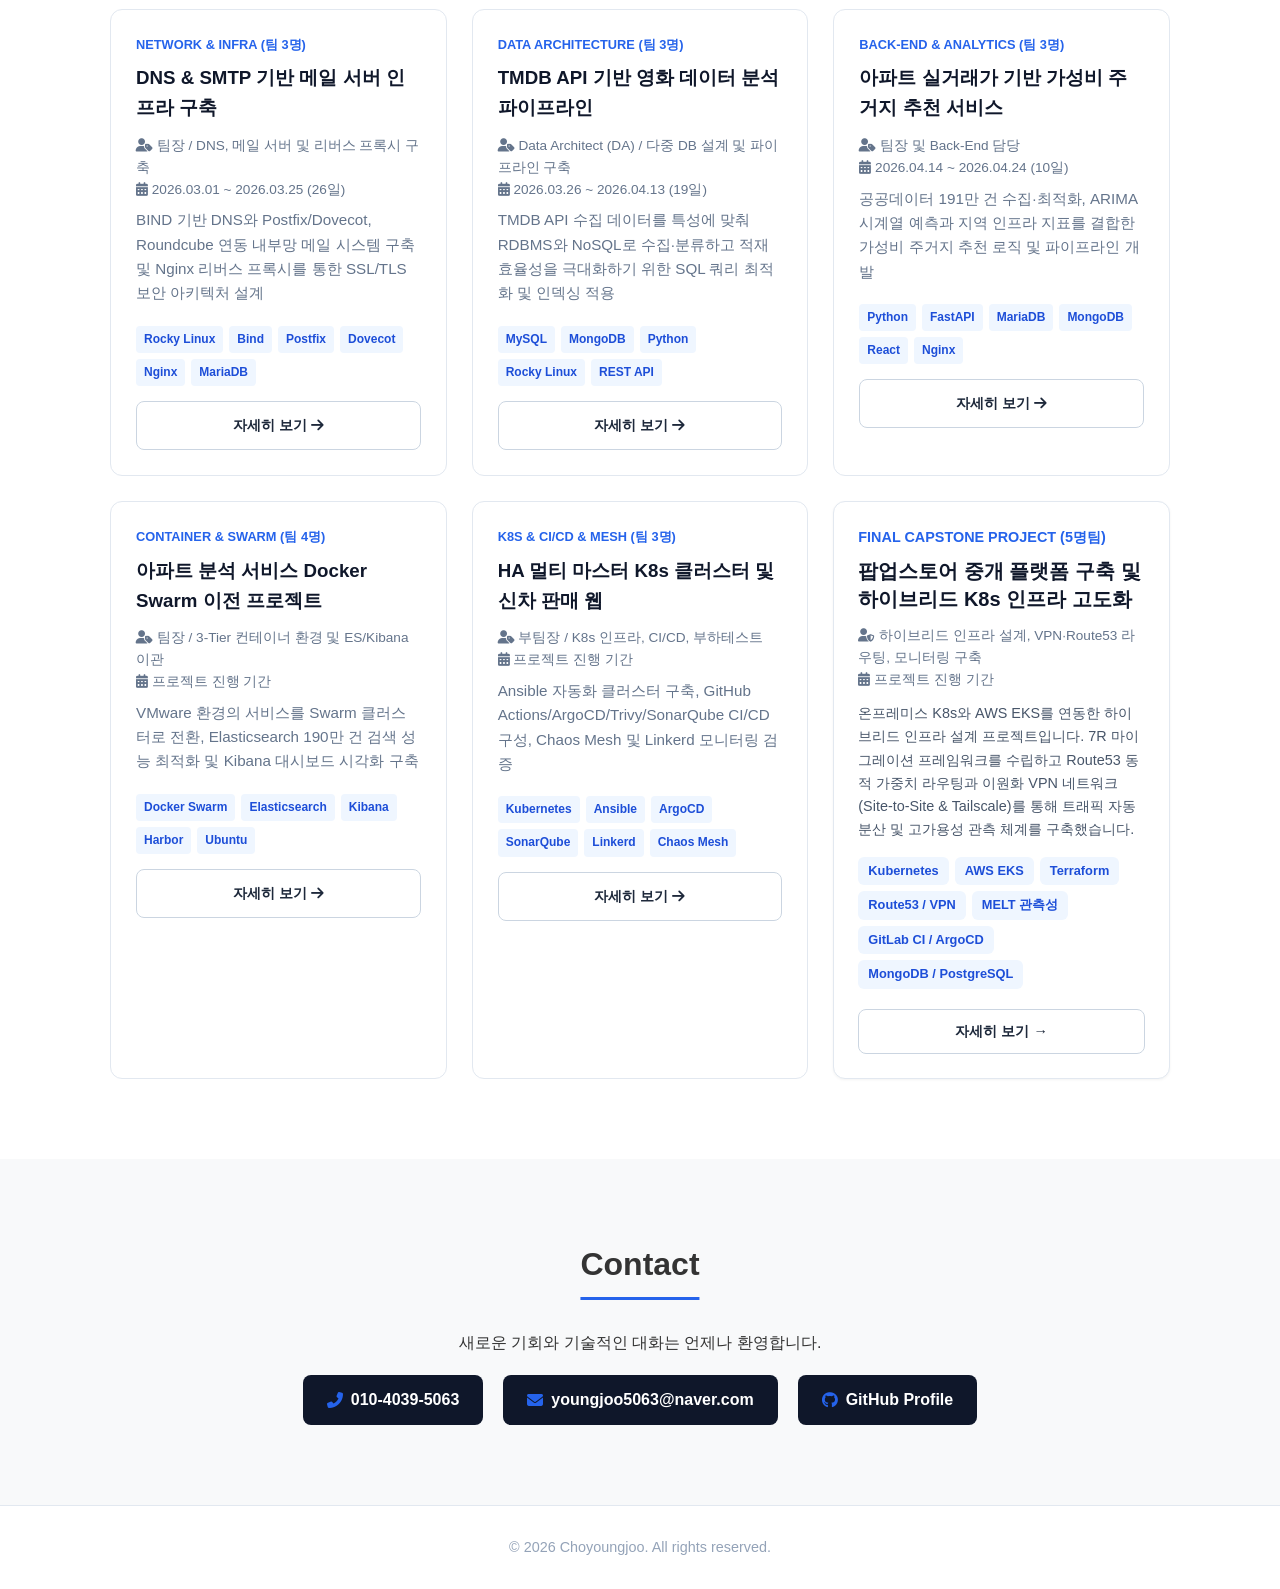
==== commit f865aaca: "LLMOps 오타를 MLOps로 수정, 지금 하고 있는 일/앞으로 하고 싶은 일 리스트 통합 - AI(LLMOps) -> AI(MLOps) 용어 정정 (index.html, exp" ====
--- a/index.html
+++ b/index.html
@@ -228,7 +228,7 @@
   </div>
 
   <p style="color: #475569; line-height: 1.7; margin-bottom: 20px;">
-    AI(LLMOps) 플랫폼을 Kubernetes·Ceph·GPU 위에 구축하고, 고객 환경에 설치·검증하는 인프라 엔지니어
+    AI(MLOps) 플랫폼을 Kubernetes·Ceph·GPU 위에 구축하고, 고객 환경에 설치·검증하는 인프라 엔지니어
   </p>
 
   <h4 style="font-size: 1.1rem; color: #1e293b; margin-bottom: 10px;"><i class="fas fa-check-circle" style="color: #2563eb;"></i> 주요 업무</h4>
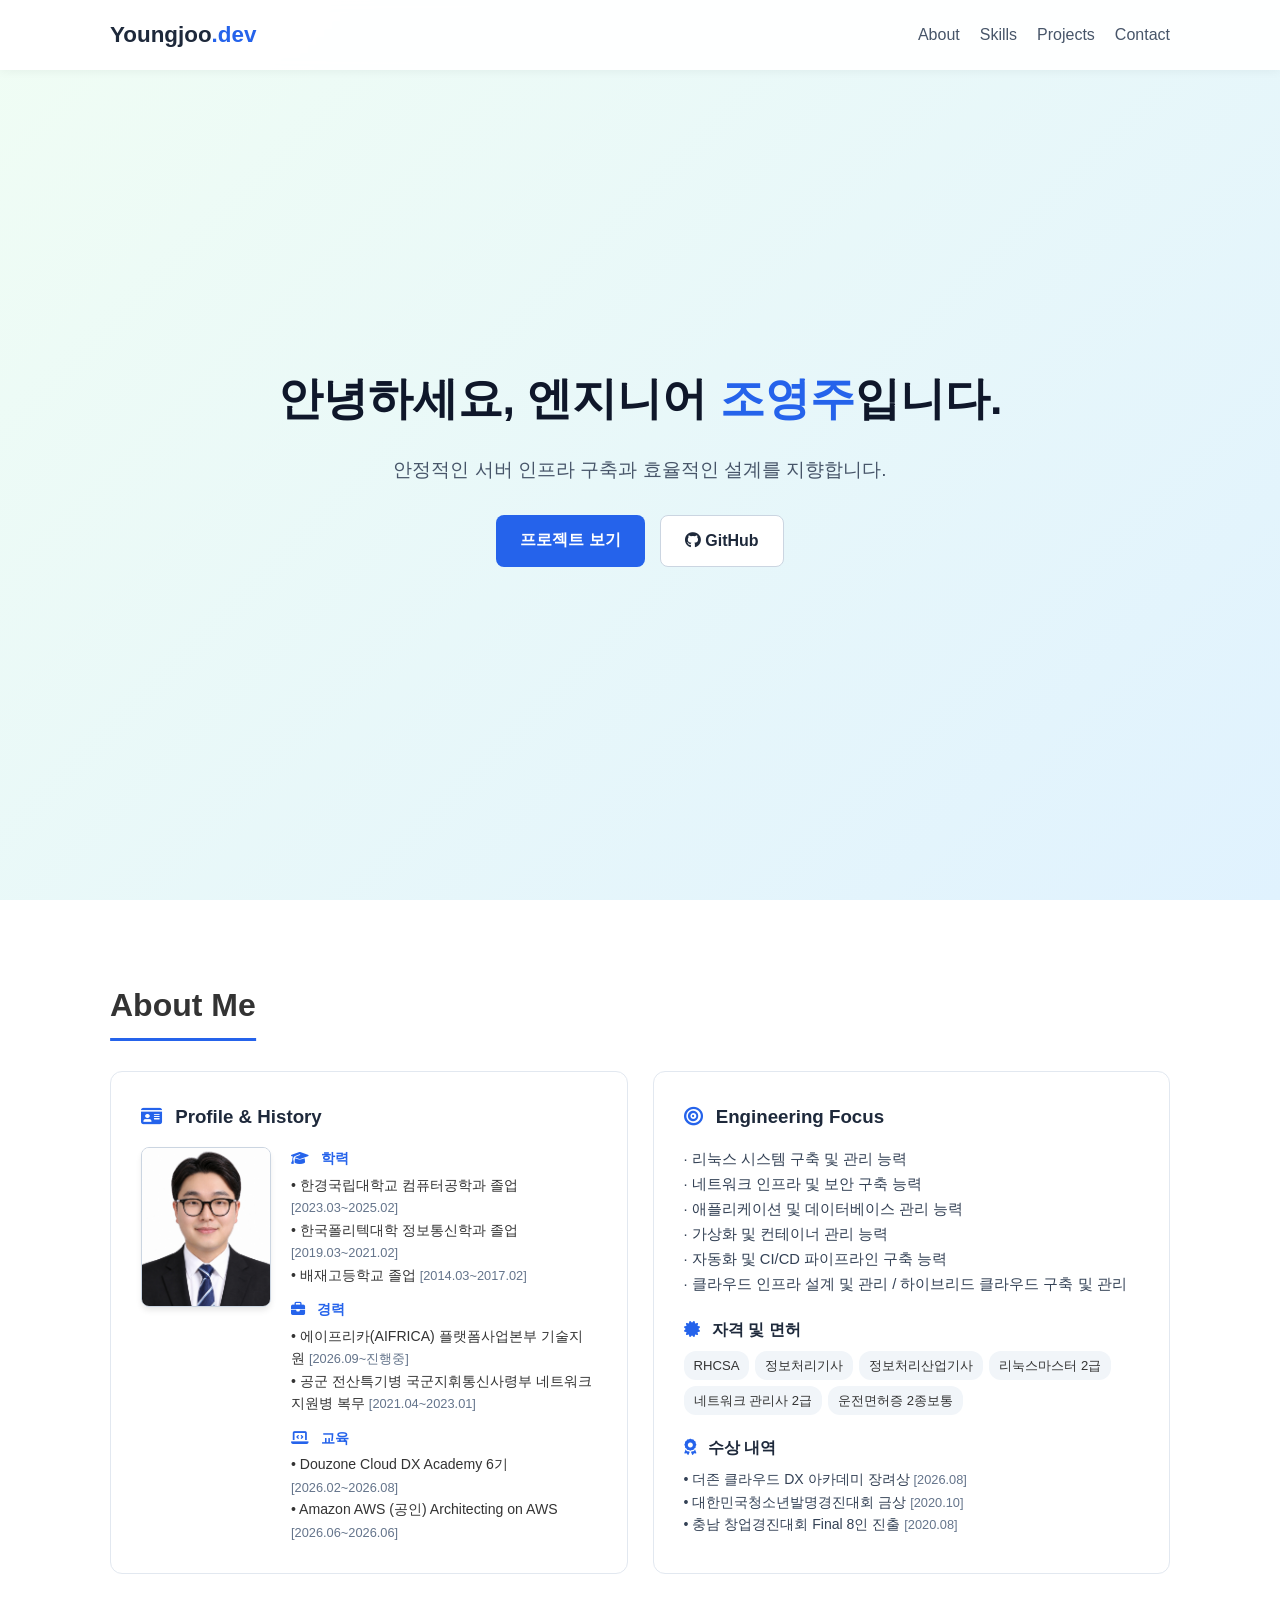
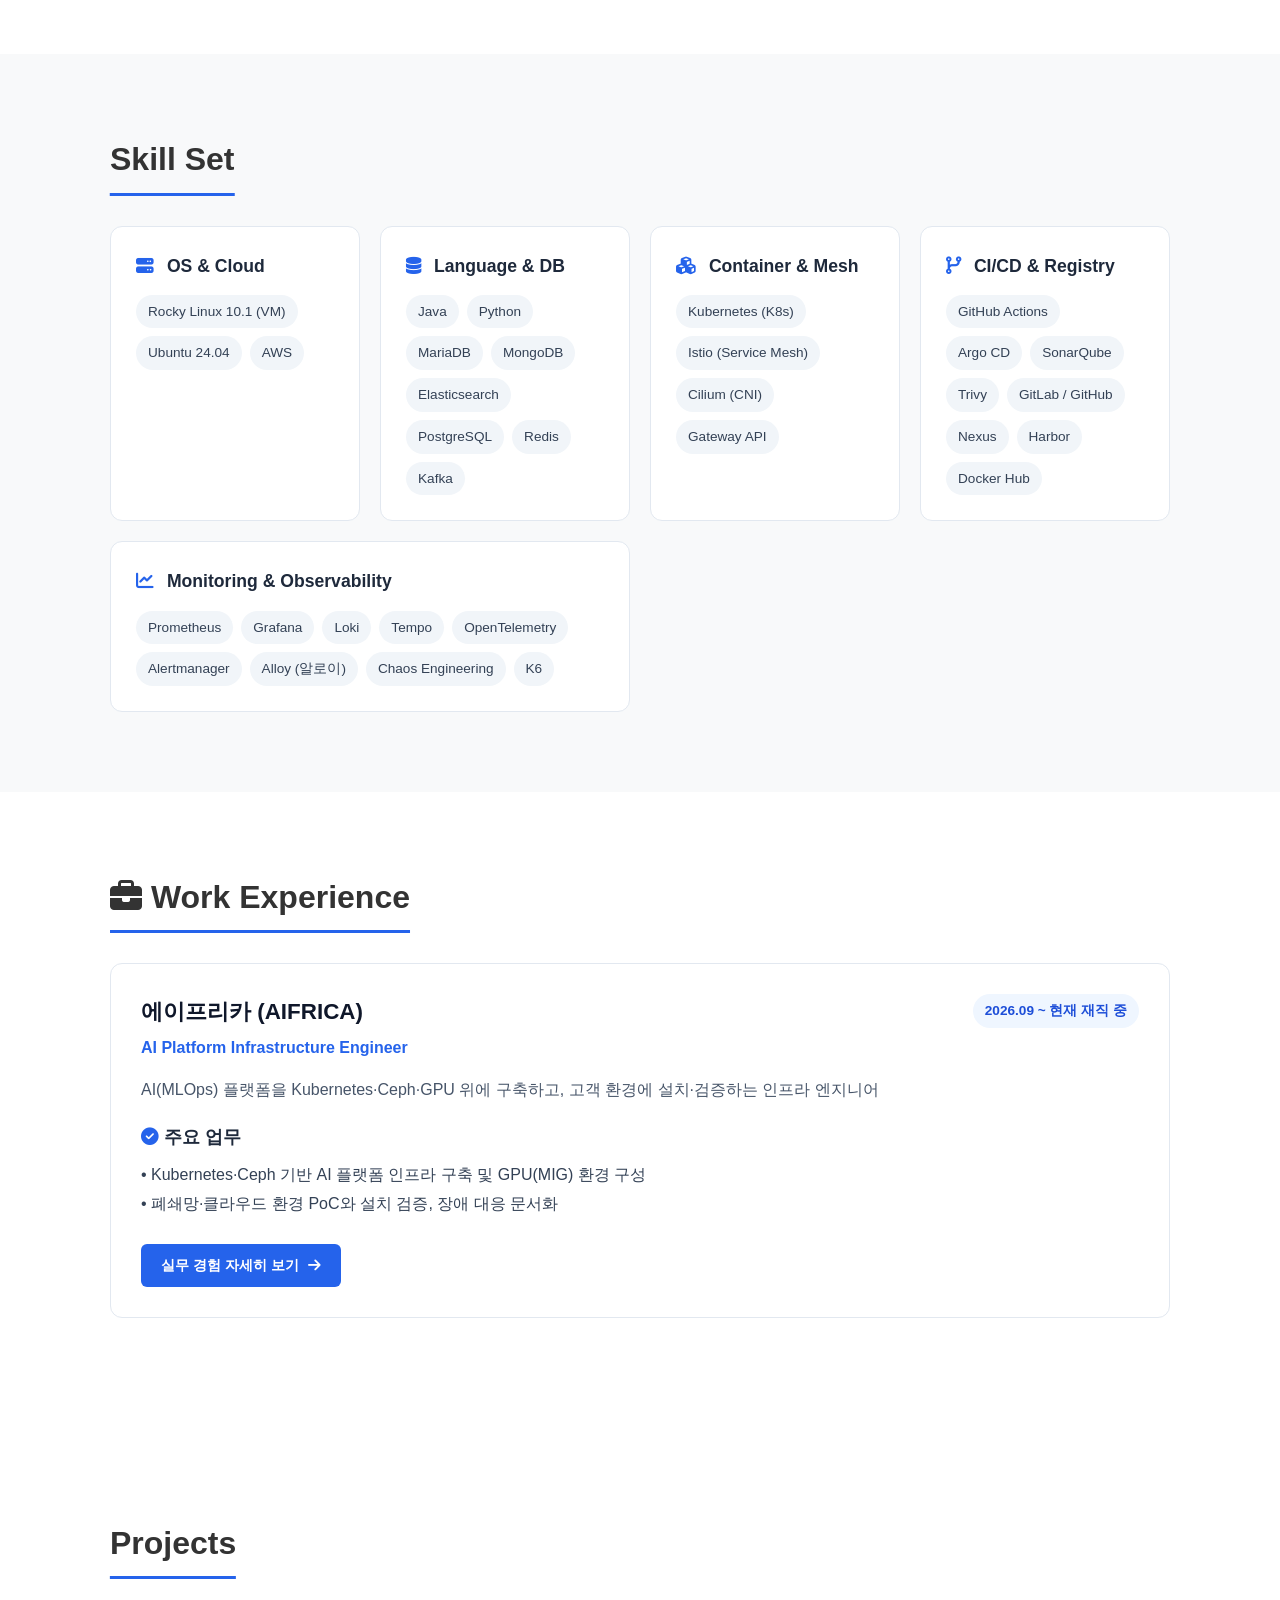
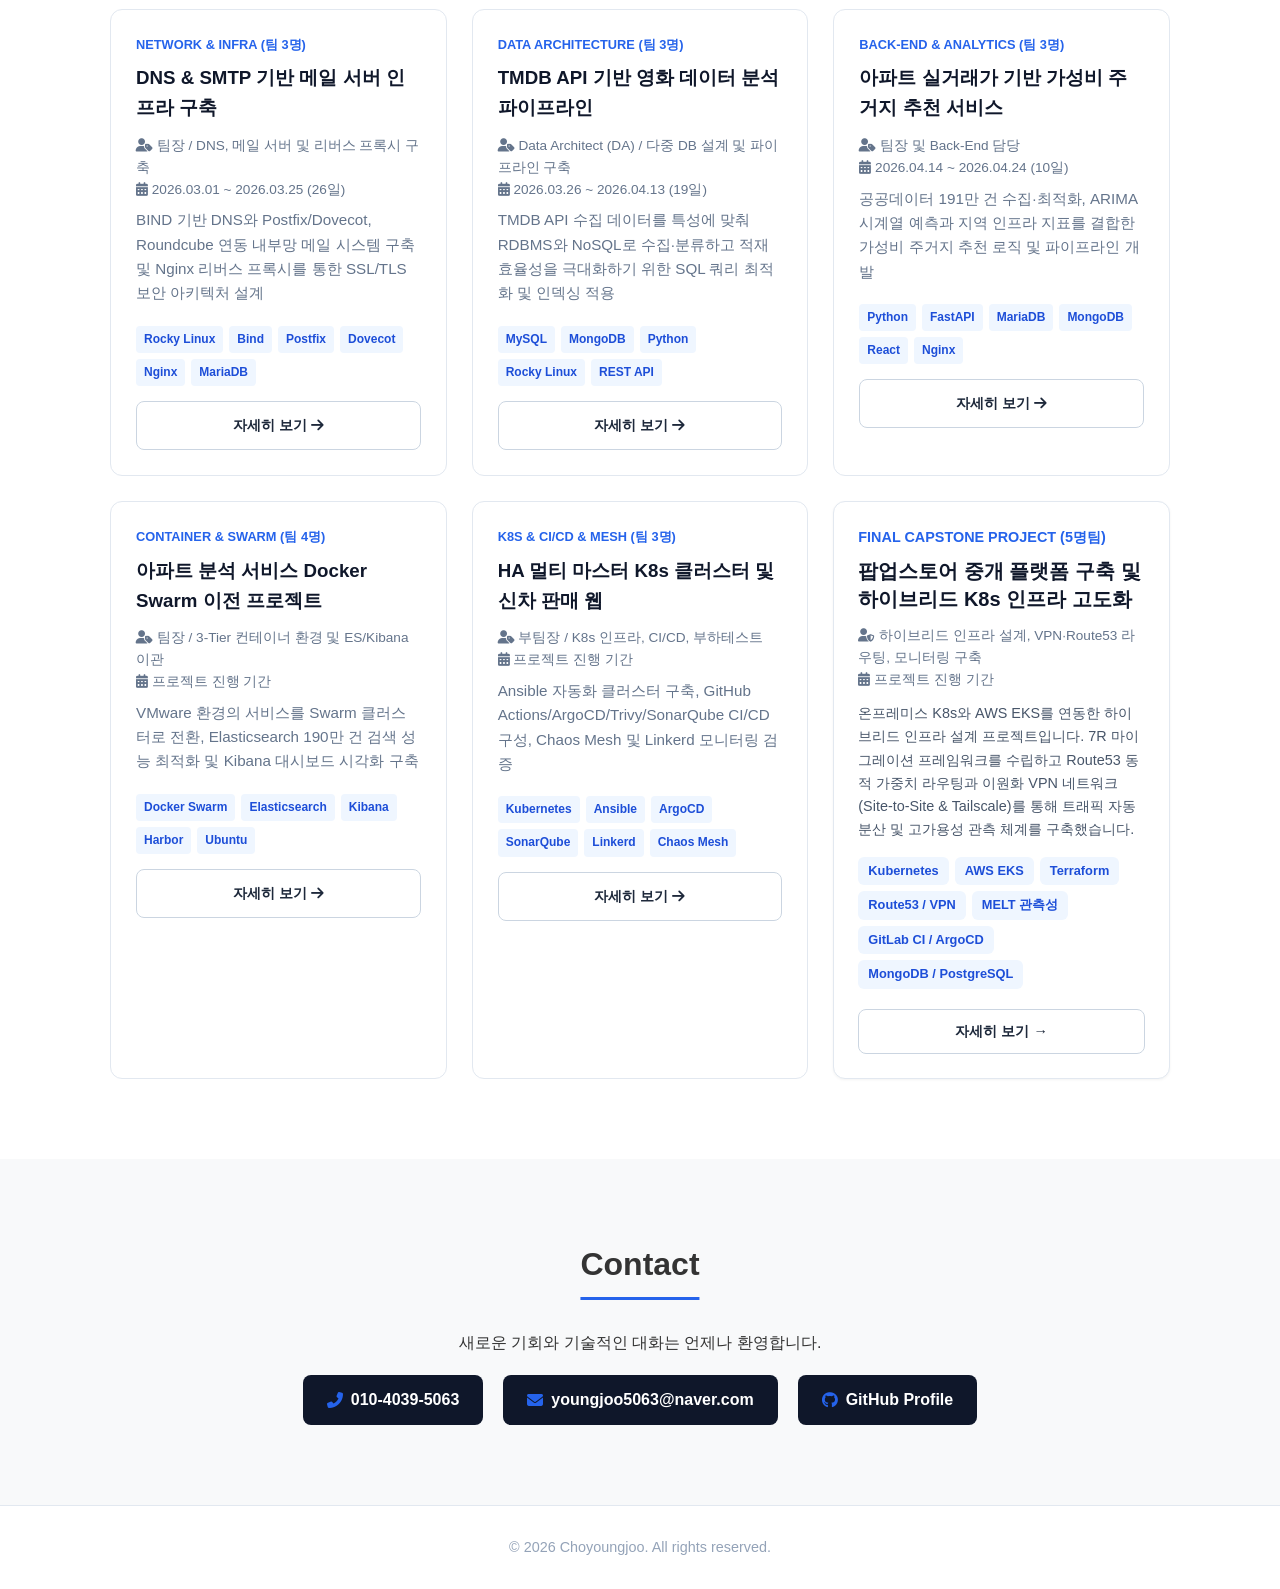
==== commit 018e2a6b: "About 섹션 경력 직함 수정: 시스템엔지니어 -> 플랫폼사업본부 기술지원 Co-Authored-By: Claude Sonnet 5 <noreply@anthropic.com>" ====
--- a/index.html
+++ b/index.html
@@ -70,7 +70,7 @@
               <div>
                 <strong style="color: #2563eb; display: block; margin-bottom: 4px;"><i class="fas fa-briefcase"></i> 경력</strong>
                 <ul style="list-style: none; padding-left: 0; margin: 0; line-height: 1.6;">
-                  <li>• 에이프리카(AIFRICA) 시스템엔지니어 <span style="color: #64748b; font-size: 0.8rem;">[2026.09~진행중]</span></li>
+                  <li>• 에이프리카(AIFRICA) 플랫폼사업본부 기술지원 <span style="color: #64748b; font-size: 0.8rem;">[2026.09~진행중]</span></li>
                   <li>• 공군 전산특기병 국군지휘통신사령부 네트워크지원병 복무 <span style="color: #64748b; font-size: 0.8rem;">[2021.04~2023.01]</span></li>
                 </ul>
               </div>
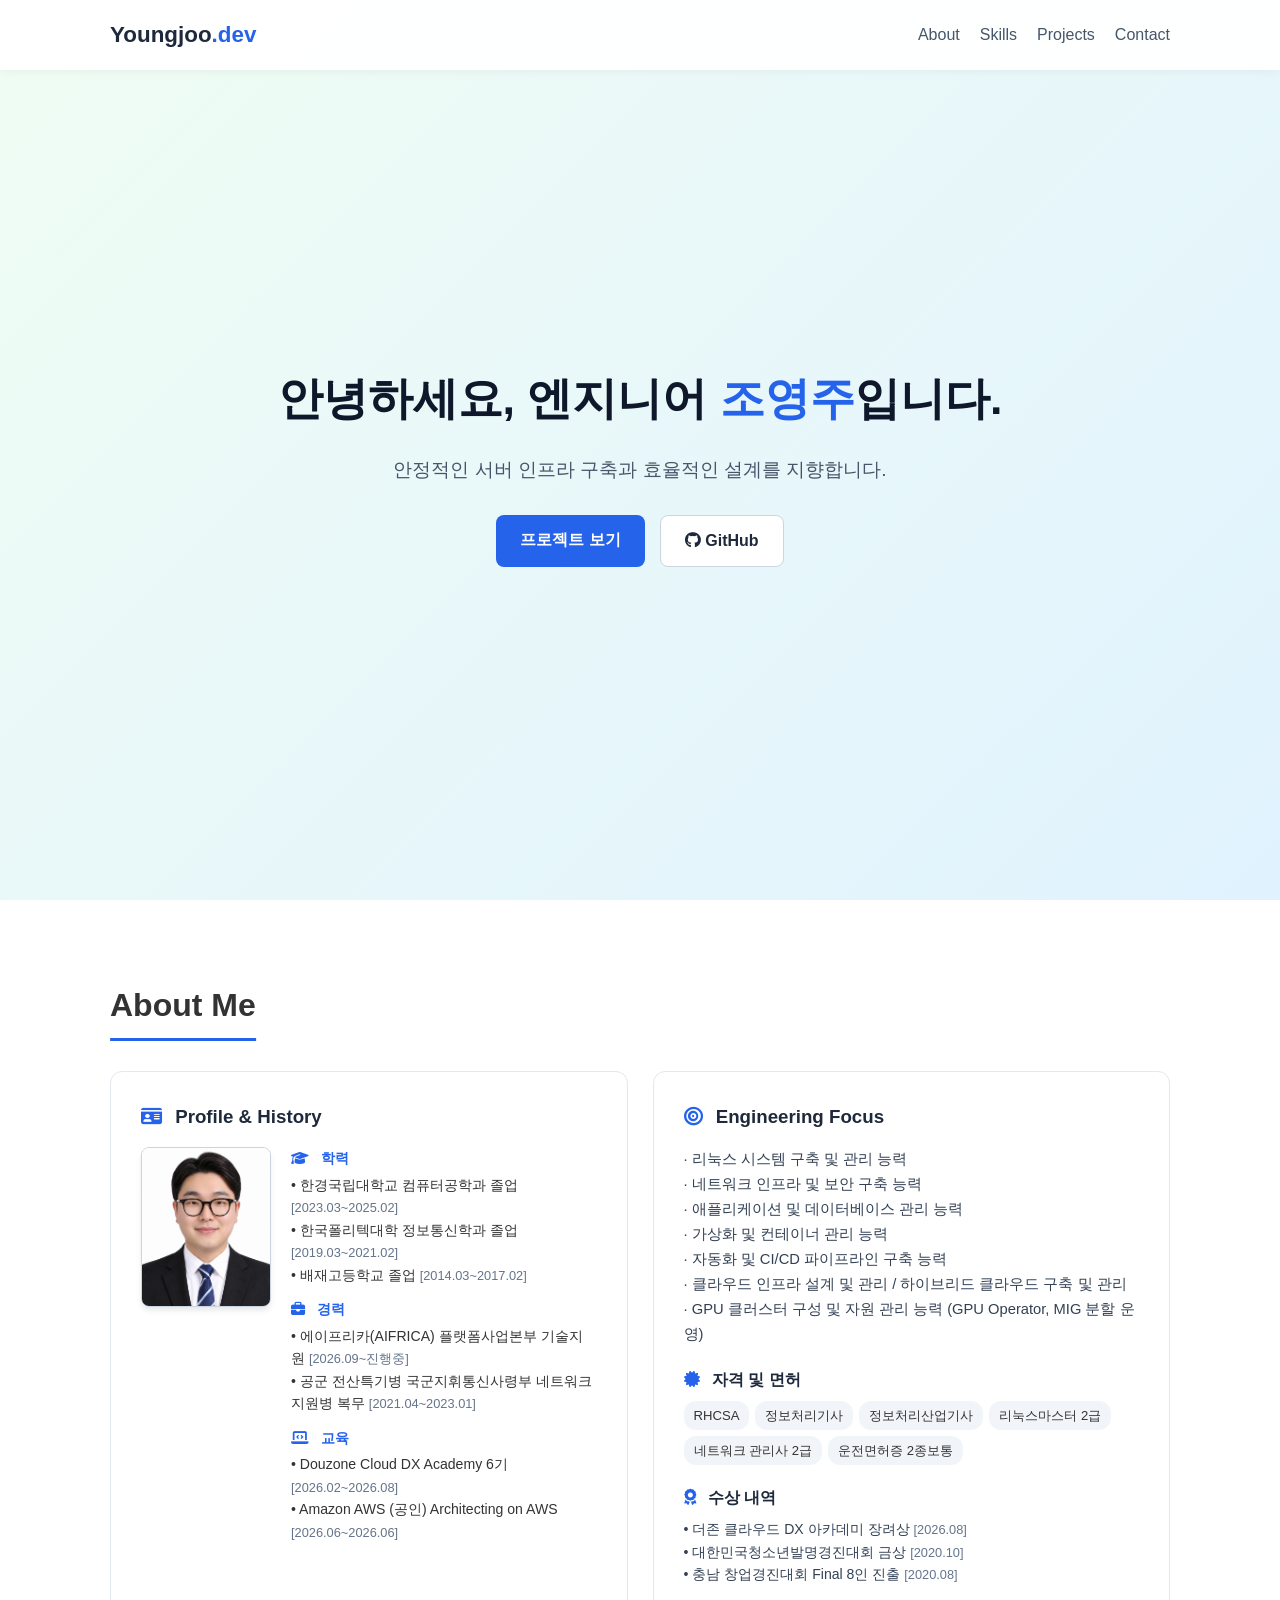
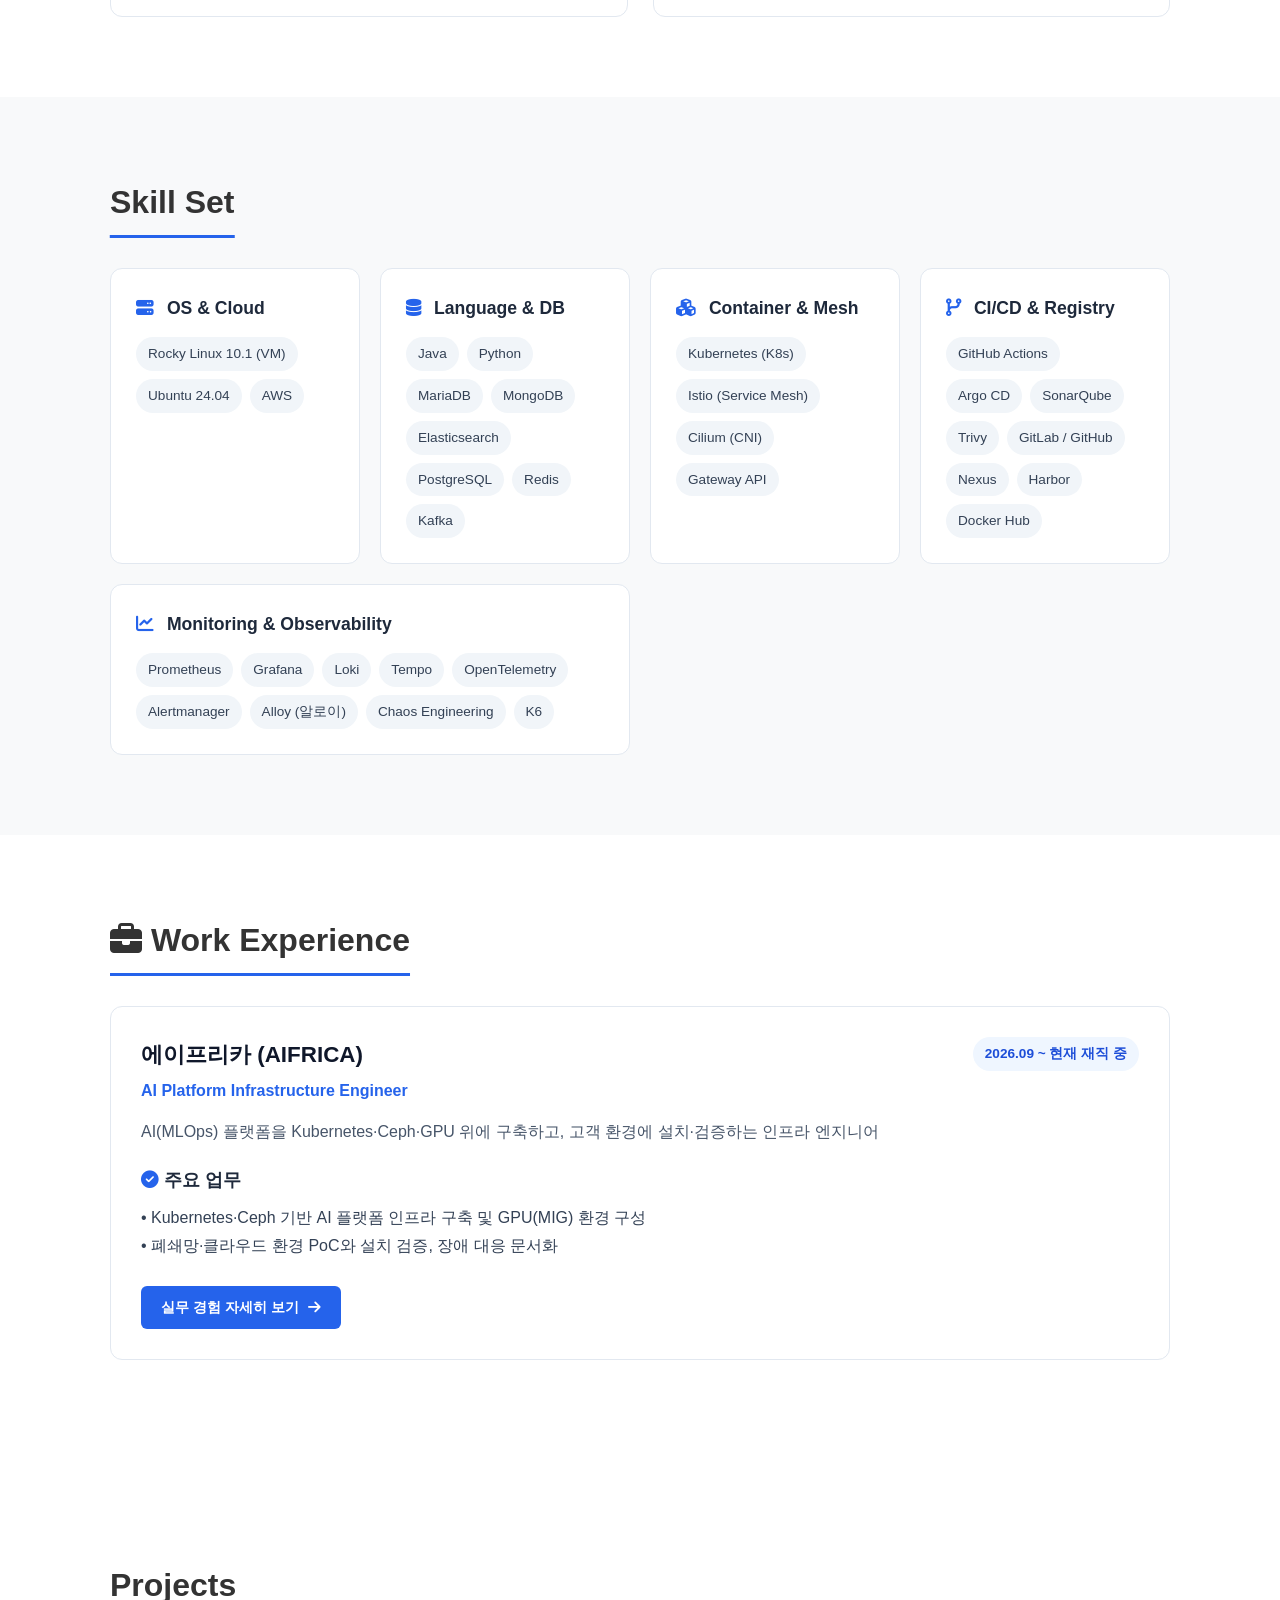
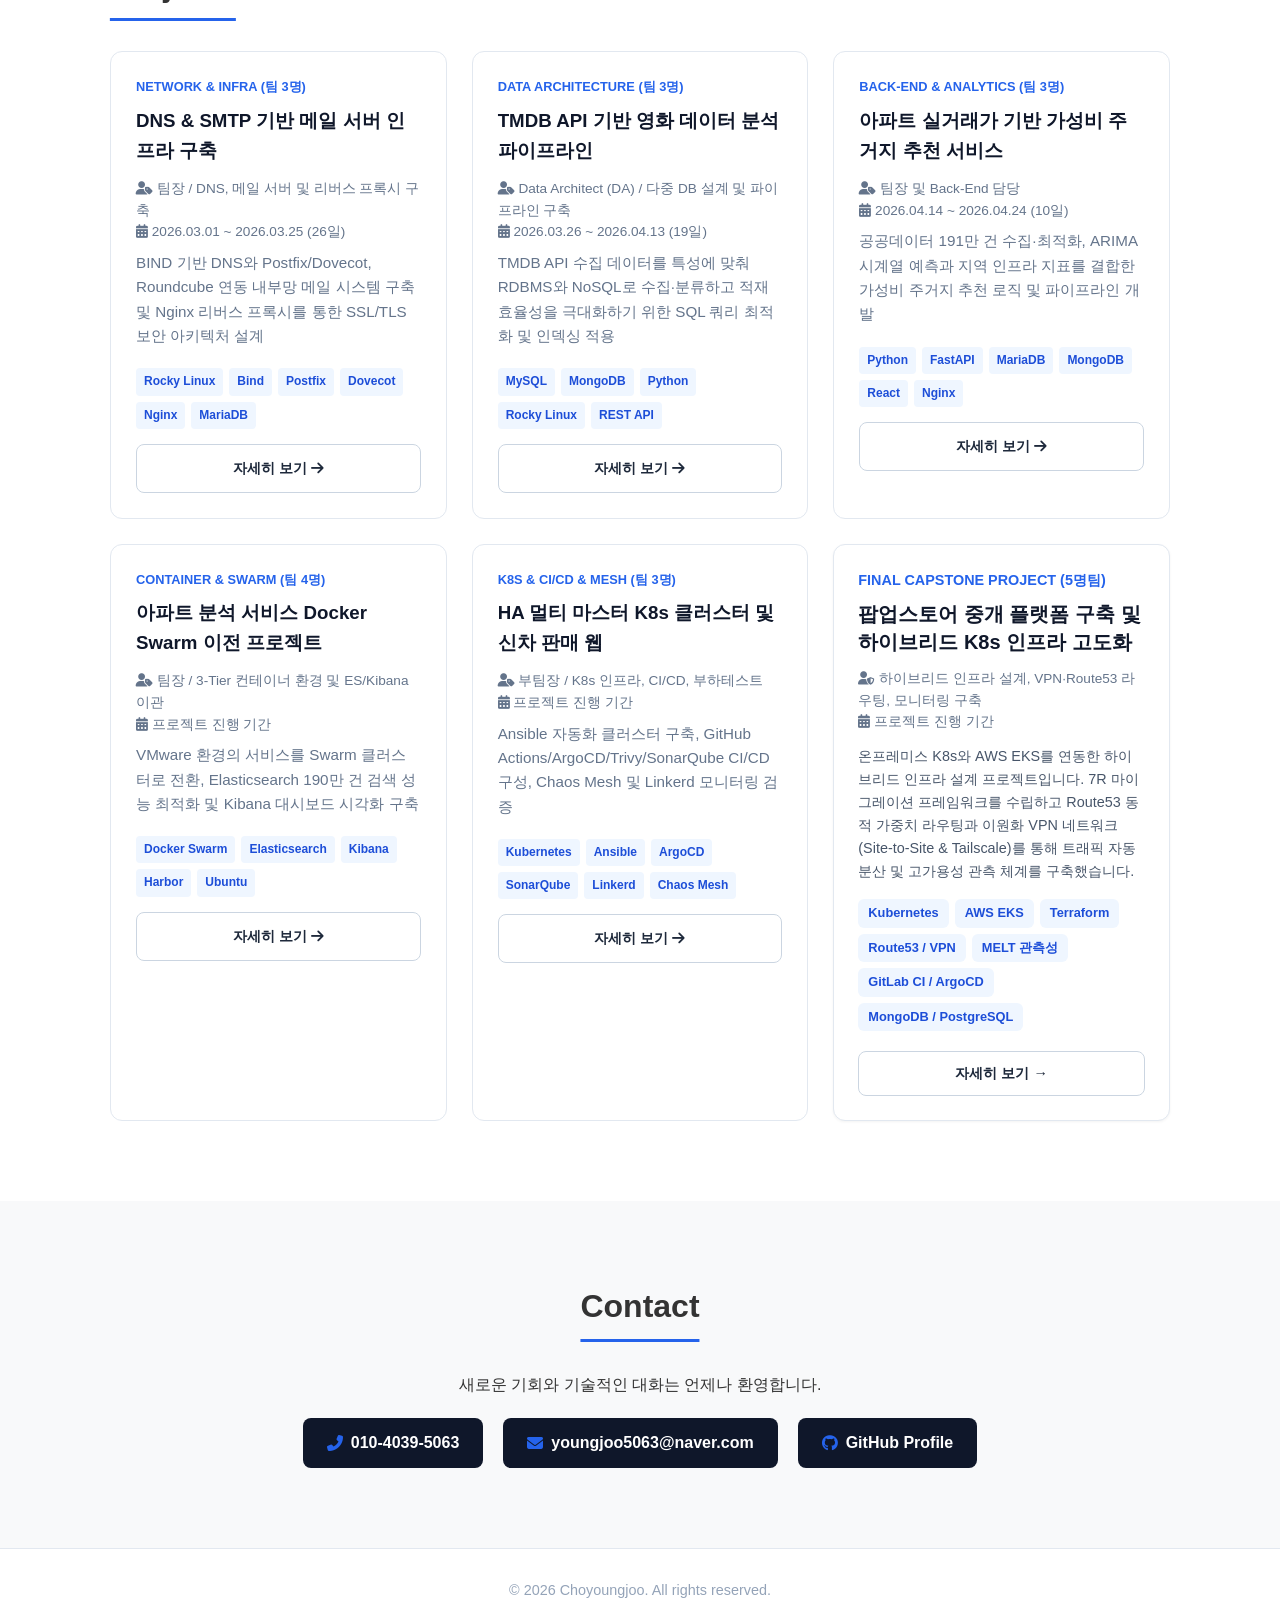
==== commit 577eee6e: "Engineering Focus에 GPU 클러스터 구성 및 자원 관리 항목 추가 Co-Authored-By: Claude Opus 5.5 <noreply@anthropic.com>" ====
--- a/index.html
+++ b/index.html
@@ -100,7 +100,8 @@
               · 애플리케이션 및 데이터베이스 관리 능력<br>
               · 가상화 및 컨테이너 관리 능력<br>
               · 자동화 및 CI/CD 파이프라인 구축 능력<br>
-              · 클라우드 인프라 설계 및 관리 / 하이브리드 클라우드 구축 및 관리
+              · 클라우드 인프라 설계 및 관리 / 하이브리드 클라우드 구축 및 관리<br>
+              · GPU 클러스터 구성 및 자원 관리 능력 (GPU Operator, MIG 분할 운영)
             </p>
           </div>
 
